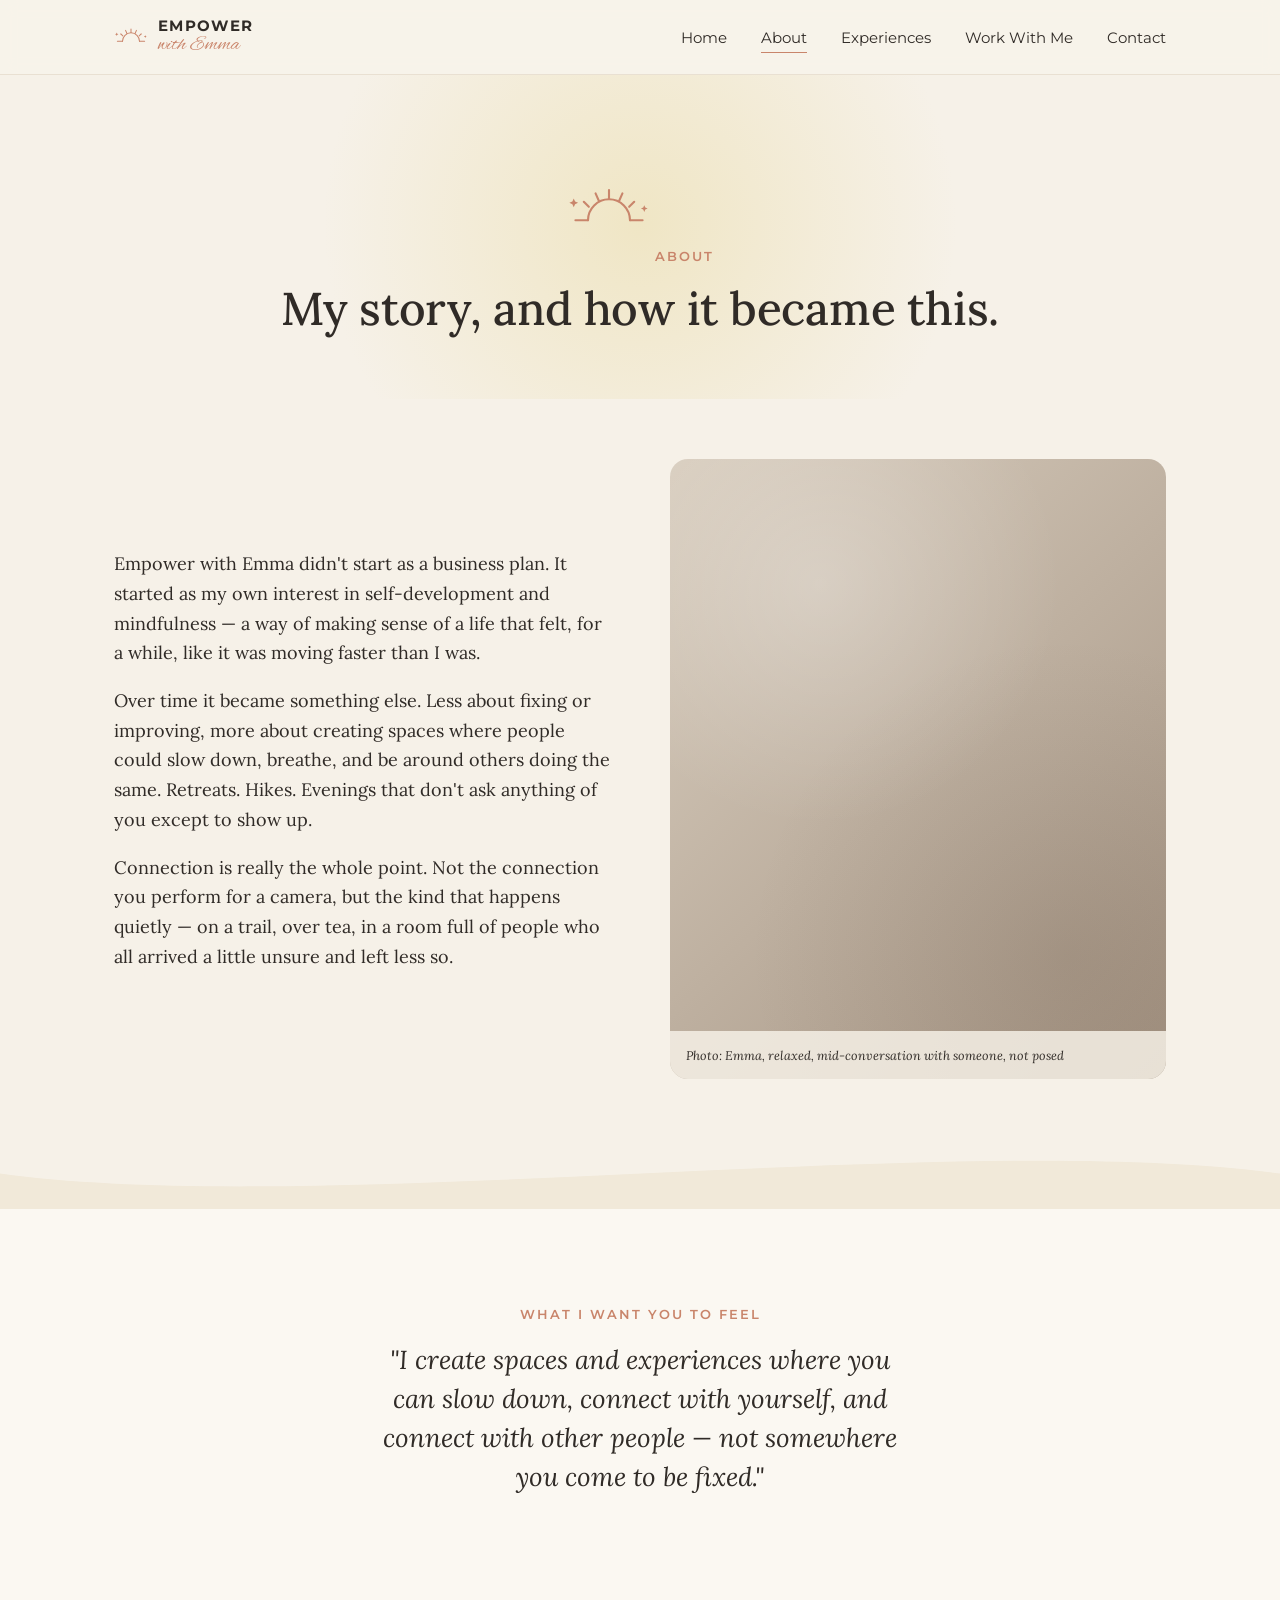
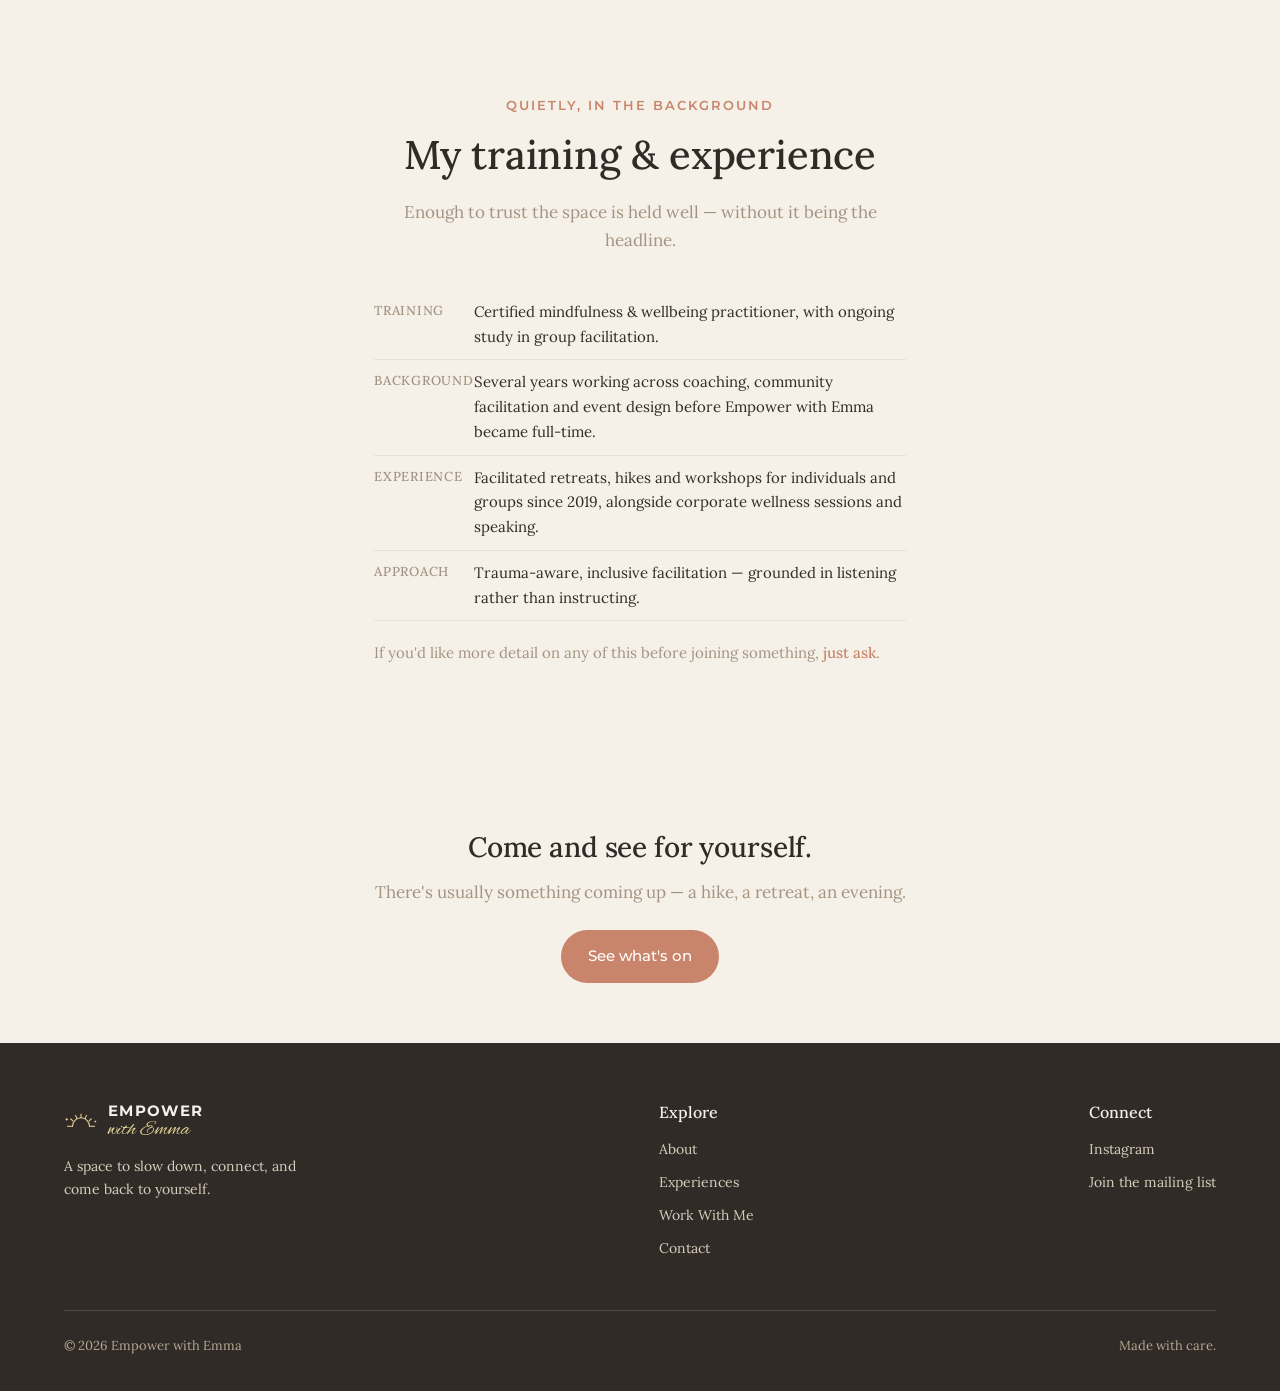
==== about.html @ 19ff7eed "Initial site" ====
<!DOCTYPE html>
<html lang="en">
<head>
<meta charset="UTF-8">
<meta name="viewport" content="width=device-width, initial-scale=1.0">
<title>About — Empower with Emma</title>
<meta name="description" content="My story, how Empower with Emma has evolved, and why connection and community matter to me.">
<link rel="stylesheet" href="styles.css">
</head>
<body>

<header class="site-header">
  <nav class="nav">
    <a href="index.html" class="logo">
        <svg class="logo-icon" viewBox="0 0 100 60" aria-hidden="true">
        <g stroke="currentColor" stroke-width="3" stroke-linecap="round" fill="none">
          <path d="M25 42 A25 25 0 0 1 75 42" />
          <line x1="25" y1="42" x2="10" y2="42" />
          <line x1="75" y1="42" x2="90" y2="42" />
          <line x1="50" y1="6" x2="50" y2="16" />
          <line x1="34" y1="10" x2="38" y2="19" />
          <line x1="66" y1="10" x2="62" y2="19" />
          <line x1="20" y1="20" x2="26" y2="26" />
          <line x1="80" y1="20" x2="74" y2="26" />
        </g>
        <g fill="currentColor">
          <path d="M8 16 l1.6 3.6 3.6 1.6 -3.6 1.6 -1.6 3.6 -1.6 -3.6 -3.6 -1.6 3.6 -1.6 z" />
          <path d="M92 24 l1.2 2.8 2.8 1.2 -2.8 1.2 -1.2 2.8 -1.2 -2.8 -2.8 -1.2 2.8 -1.2 z" />
        </g>
      </svg>
        <span class="logo-text">EMPOWER<em>with Emma</em></span>
      </a>
    <button class="nav-toggle" aria-label="Toggle menu" aria-expanded="false">Menu</button>
    <ul class="nav-links">
      <li><a href="index.html">Home</a></li>
      <li><a href="about.html" class="active">About</a></li>
      <li class="has-sub">
        <a href="experiences.html">Experiences</a>
        <div class="sub-menu">
          <a href="experiences.html#retreats">Retreats</a>
          <a href="experiences.html#hikes">Hikes</a>
          <a href="experiences.html#events">Events &amp; Workshops</a>
        </div>
      </li>
      <li><a href="work-with-me.html">Work With Me</a></li>
      <li><a href="contact.html">Contact</a></li>
    </ul>
  </nav>
</header>

<section class="hero" style="padding-bottom:40px;">
  <div class="breath" aria-hidden="true"></div>
  <div class="hero-inner">
    <svg class="hero-mark" viewBox="0 0 100 60" aria-hidden="true">
      <g stroke="currentColor" stroke-width="2.5" stroke-linecap="round" fill="none">
        <path d="M25 42 A25 25 0 0 1 75 42" />
        <line x1="25" y1="42" x2="10" y2="42" />
        <line x1="75" y1="42" x2="90" y2="42" />
        <line x1="50" y1="6" x2="50" y2="16" />
        <line x1="34" y1="10" x2="38" y2="19" />
        <line x1="66" y1="10" x2="62" y2="19" />
        <line x1="20" y1="20" x2="26" y2="26" />
        <line x1="80" y1="20" x2="74" y2="26" />
      </g>
      <g fill="currentColor">
        <path d="M8 16 l1.6 3.6 3.6 1.6 -3.6 1.6 -1.6 3.6 -1.6 -3.6 -3.6 -1.6 3.6 -1.6 z" />
        <path d="M92 24 l1.2 2.8 2.8 1.2 -2.8 1.2 -1.2 2.8 -1.2 -2.8 -2.8 -1.2 2.8 -1.2 z" />
      </g>
    </svg>
    
    <span class="eyebrow">About</span>
    <h1 style="font-size:clamp(30px,4.6vw,46px);">My story, and how it became this.</h1>
  </div>
</section>

<!-- STORY FIRST -->
<section class="section-tight">
  <div class="container two-col">
    <div class="photo p2" style="order:2;">
      <p class="photo-note">Photo: Emma, relaxed, mid-conversation with someone, not posed</p>
    </div>
    <div>
      <p style="font-size:18px;">Empower with Emma didn't start as a business plan. It started as my own interest in self-development and mindfulness — a way of making sense of a life that felt, for a while, like it was moving faster than I was.</p>
      <p style="font-size:18px;">Over time it became something else. Less about fixing or improving, more about creating spaces where people could slow down, breathe, and be around others doing the same. Retreats. Hikes. Evenings that don't ask anything of you except to show up.</p>
      <p style="font-size:18px;">Connection is really the whole point. Not the connection you perform for a camera, but the kind that happens quietly — on a trail, over tea, in a room full of people who all arrived a little unsure and left less so.</p>
    </div>
  </div>
</section>

<div class="arc-divider" aria-hidden="true">
  <svg viewBox="0 0 1440 80" preserveAspectRatio="none"><path d="M0,40 C360,90 1080,-10 1440,40 L1440,80 L0,80 Z" fill="#F1E9D9"></path></svg>
</div>

<!-- WHAT I WANT PEOPLE TO EXPERIENCE -->
<section class="section-oat">
  <div class="container narrow center">
    <span class="eyebrow">What I want you to feel</span>
    <p class="quote">"I create spaces and experiences where you can slow down, connect with yourself, and connect with other people — not somewhere you come to be fixed."</p>
  </div>
</section>

<!-- TRAINING & EXPERIENCE -->
<section>
  <div class="container narrow">
    <div class="section-head" style="margin-bottom:36px;">
      <span class="eyebrow">Quietly, in the background</span>
      <h2>My training &amp; experience</h2>
      <p>Enough to trust the space is held well — without it being the headline.</p>
    </div>
    <ul class="detail-list">
      <li><strong>Training</strong> Certified mindfulness &amp; wellbeing practitioner, with ongoing study in group facilitation.</li>
      <li><strong>Background</strong> Several years working across coaching, community facilitation and event design before Empower with Emma became full-time.</li>
      <li><strong>Experience</strong> Facilitated retreats, hikes and workshops for individuals and groups since 2019, alongside corporate wellness sessions and speaking.</li>
      <li><strong>Approach</strong> Trauma-aware, inclusive facilitation — grounded in listening rather than instructing.</li>
    </ul>
    <p style="color:var(--taupe); font-size:15px;">If you'd like more detail on any of this before joining something, <a href="contact.html" style="color:var(--terracotta); font-weight:500;">just ask</a>.</p>
  </div>
</section>

<!-- CTA -->
<section class="section-tight center">
  <div class="container">
    <h2 style="font-size:28px;">Come and see for yourself.</h2>
    <p style="color:var(--taupe); margin-bottom:24px;">There's usually something coming up — a hike, a retreat, an evening.</p>
    <a href="experiences.html" class="btn btn-primary">See what's on</a>
  </div>
</section>

<footer>
  <div class="footer-inner">
    <div>
      <div class="logo logo-footer">
        <svg class="logo-icon" viewBox="0 0 100 60" aria-hidden="true">
        <g stroke="currentColor" stroke-width="3" stroke-linecap="round" fill="none">
          <path d="M25 42 A25 25 0 0 1 75 42" />
          <line x1="25" y1="42" x2="10" y2="42" />
          <line x1="75" y1="42" x2="90" y2="42" />
          <line x1="50" y1="6" x2="50" y2="16" />
          <line x1="34" y1="10" x2="38" y2="19" />
          <line x1="66" y1="10" x2="62" y2="19" />
          <line x1="20" y1="20" x2="26" y2="26" />
          <line x1="80" y1="20" x2="74" y2="26" />
        </g>
        <g fill="currentColor">
          <path d="M8 16 l1.6 3.6 3.6 1.6 -3.6 1.6 -1.6 3.6 -1.6 -3.6 -3.6 -1.6 3.6 -1.6 z" />
          <path d="M92 24 l1.2 2.8 2.8 1.2 -2.8 1.2 -1.2 2.8 -1.2 -2.8 -2.8 -1.2 2.8 -1.2 z" />
        </g>
      </svg>
        <span class="logo-text">EMPOWER<em>with Emma</em></span>
      </div>
      <p style="color:#D9CDBC; font-size:14px; max-width:260px; margin-top:14px;">A space to slow down, connect, and come back to yourself.</p>
    </div>
    <div>
      <h4>Explore</h4>
      <a href="about.html">About</a>
      <a href="experiences.html">Experiences</a>
      <a href="work-with-me.html">Work With Me</a>
      <a href="contact.html">Contact</a>
    </div>
    <div>
      <h4>Connect</h4>
      <a href="#">Instagram</a>
      <a href="#">Join the mailing list</a>
    </div>
  </div>
  <div class="footer-bottom">
    <span>© 2026 Empower with Emma</span>
    <span>Made with care.</span>
  </div>
</footer>

<script src="script.js"></script>
</body>
</html>
---- styles.css ----
/* =========================================================
   EMPOWER WITH EMMA — Design tokens
   Matched to the official brand board: cream, butter,
   terracotta, taupe, ink-brown + the sunrise mark.
   ========================================================= */

@import url('https://fonts.googleapis.com/css2?family=Montserrat:wght@500;600;700&family=Lora:ital,wght@0,400;0,500;0,600;1,400;1,500&family=Alex+Brush&display=swap');

:root{
  --cream:      #F6F1E8;   /* main background — brand primary */
  --oat:        #FBF8F2;   /* lighter card fill, sits above cream */
  --oat-deep:   #E9E0D2;   /* borders, hairlines */
  --butter:     #E8D89A;   /* brand accent 2 — sparing warmth */
  --terracotta: #C9856B;   /* brand accent 1 — buttons, links, icon */
  --terracotta-deep: #B06E56;
  --taupe:      #A49382;   /* brand accent 3 — secondary text */
  --taupe-light:#D8CDBE;
  --brown:      #302B27;   /* brand ink — headings, primary text */
  --white:      #FFFFFF;
  --green:      #8C9178;   /* used once or twice only, not brand-core */

  --sans:   'Montserrat', -apple-system, BlinkMacSystemFont, sans-serif; /* wordmark / labels / buttons */
  --serif:  'Lora', Georgia, serif;                                      /* headings / body voice */
  --script: 'Alex Brush', cursive;                                       /* used sparingly, like the logo */

  --max: 1180px;
  --pad: clamp(20px, 5vw, 64px);

  --ease: cubic-bezier(.4,0,.2,1);
}

*{ box-sizing: border-box; }
html{ scroll-behavior: smooth; }

body{
  margin:0;
  background: var(--cream);
  color: var(--brown);
  font-family: var(--serif);
  font-weight: 400;
  line-height: 1.65;
  font-size: 17px;
  -webkit-font-smoothing: antialiased;
}

img{ max-width:100%; display:block; }
a{ color:inherit; text-decoration:none; }

h1,h2,h3,h4{
  font-family: var(--serif);
  font-weight: 500;
  color: var(--brown);
  margin: 0 0 0.5em 0;
  line-height: 1.18;
  letter-spacing: -0.005em;
}

p{ margin: 0 0 1em 0; font-family: var(--serif); }

.eyebrow{
  font-family: var(--sans);
  font-size: 12.5px;
  letter-spacing: 0.16em;
  text-transform: uppercase;
  color: var(--terracotta);
  font-weight: 600;
  margin-bottom: 14px;
  display: inline-block;
}

/* form fields, buttons, nav, labels lean on the wordmark sans */
input, select, textarea, button, .nav-links, .card-tag, .btn{
  font-family: var(--sans);
}

/* a single word of warmth, used the way the logo uses it — sparingly */
.script{
  font-family: var(--script);
  font-weight: 400;
  color: var(--terracotta);
}

.container{
  max-width: var(--max);
  margin: 0 auto;
  padding: 0 var(--pad);
}

/* ---------- focus & motion ---------- */
a:focus-visible, button:focus-visible, .btn:focus-visible{
  outline: 2px solid var(--terracotta);
  outline-offset: 3px;
  border-radius: 4px;
}
@media (prefers-reduced-motion: reduce){
  *{ animation-duration: 0.001ms !important; animation-iteration-count: 1 !important; transition-duration: 0.001ms !important; scroll-behavior: auto !important; }
}

/* ---------- header / nav ---------- */
.site-header{
  position: sticky;
  top: 0;
  z-index: 100;
  background: rgba(248,243,234,0.9);
  backdrop-filter: blur(8px);
  border-bottom: 1px solid var(--oat-deep);
}
.nav{
  display:flex;
  align-items:center;
  justify-content:space-between;
  padding: 18px var(--pad);
  max-width: var(--max);
  margin: 0 auto;
}
.logo{
  display: flex;
  align-items: center;
  gap: 10px;
  color: var(--brown);
}
.logo-icon{
  width: 34px;
  height: auto;
  color: var(--terracotta);
  flex-shrink: 0;
}
.logo-text{
  font-family: var(--sans);
  font-size: 15px;
  font-weight: 700;
  letter-spacing: 0.09em;
  line-height: 1;
  display: flex;
  flex-direction: column;
  gap: 2px;
}
.logo-text em{
  font-family: var(--script);
  font-style: normal;
  font-weight: 400;
  font-size: 21px;
  letter-spacing: 0;
  color: var(--terracotta);
}
.logo-footer .logo-icon{ color: var(--butter); }
.logo-footer .logo-text{ color: var(--cream); }
.logo-footer .logo-text em{ color: var(--butter); }

.nav-links{
  display:flex;
  align-items:center;
  gap: 34px;
  list-style:none;
  margin:0; padding:0;
}
.nav-links a{
  font-size: 15px;
  color: var(--brown);
  position: relative;
  padding: 4px 0;
}
.nav-links a::after{
  content:'';
  position:absolute;
  left:0; right:0; bottom:-2px;
  height:1px;
  background: var(--terracotta);
  transform: scaleX(0);
  transform-origin: left;
  transition: transform .3s var(--ease);
}
.nav-links a:hover::after, .nav-links a.active::after{ transform: scaleX(1); }

.has-sub{ position:relative; }
.sub-menu{
  position:absolute;
  top: 28px; left: -14px;
  background: var(--cream);
  border: 1px solid var(--oat-deep);
  border-radius: 10px;
  padding: 10px;
  min-width: 180px;
  opacity:0; visibility:hidden;
  transform: translateY(6px);
  transition: all .25s var(--ease);
  box-shadow: 0 12px 30px rgba(74,57,44,0.08);
}
.has-sub:hover .sub-menu, .has-sub:focus-within .sub-menu{
  opacity:1; visibility:visible; transform: translateY(0);
}
.sub-menu a{ display:block; padding: 8px 10px; border-radius:6px; font-size:14px; }
.sub-menu a:hover{ background: var(--oat); }
.sub-menu a::after{ display:none; }

.nav-toggle{ display:none; }

@media (max-width: 860px){
  .nav-links{
    position: fixed; inset: 64px 0 0 0;
    background: var(--cream);
    flex-direction: column;
    align-items: flex-start;
    padding: 30px var(--pad);
    gap: 20px;
    transform: translateX(100%);
    transition: transform .35s var(--ease);
  }
  .nav-links.open{ transform: translateX(0); }
  .sub-menu{ position:static; opacity:1; visibility:visible; transform:none; box-shadow:none; border:none; padding-left:12px; display:none; }
  .has-sub.open .sub-menu{ display:block; }
  .nav-toggle{
    display:block; background:none; border:none; cursor:pointer;
    font-family: var(--sans); font-size: 14px; color: var(--brown);
  }
}

/* ---------- buttons ---------- */
.btn{
  display:inline-flex;
  align-items:center;
  gap:8px;
  padding: 13px 26px;
  border-radius: 100px;
  font-size: 15px;
  font-weight: 500;
  border: 1px solid transparent;
  cursor:pointer;
  transition: all .25s var(--ease);
}
.btn-primary{
  background: var(--terracotta);
  color: var(--white);
}
.btn-primary:hover{ background: var(--terracotta-deep); transform: translateY(-1px); }
.btn-ghost{
  background: transparent;
  border-color: var(--taupe-light);
  color: var(--brown);
}
.btn-ghost:hover{ border-color: var(--terracotta); color: var(--terracotta); }

/* ---------- hero / breathing signature ---------- */
.hero{
  position: relative;
  padding: 110px var(--pad) 90px;
  overflow: hidden;
  text-align: center;
}
.breath{
  position:absolute;
  top: 46%; left: 50%;
  width: 640px; height: 640px;
  transform: translate(-50%,-50%);
  border-radius: 50%;
  background: radial-gradient(circle, rgba(232,216,154,0.45) 0%, rgba(232,216,154,0) 70%);
  animation: breathe 9s ease-in-out infinite;
  pointer-events: none;
  z-index: 0;
}
@keyframes breathe{
  0%,100%{ transform: translate(-50%,-50%) scale(1); opacity:.75; }
  50%{ transform: translate(-50%,-50%) scale(1.12); opacity:1; }
}
.hero-mark{
  position: relative;
  z-index: 1;
  width: 84px;
  height: auto;
  color: var(--terracotta);
  margin: 0 auto 26px;
  animation: breathe 9s ease-in-out infinite;
}
.hero-inner{ position:relative; z-index:1; max-width: 760px; margin: 0 auto; }
.hero h1{
  font-size: clamp(32px, 5vw, 52px);
  font-weight: 500;
}
.hero p.lede{
  font-size: 19px;
  color: var(--taupe);
  max-width: 520px;
  margin: 18px auto 34px;
}
.hero .eyebrow.script-tag{
  font-family: var(--script);
  font-size: 22px;
  color: var(--terracotta);
  text-transform: none;
  letter-spacing: 0;
  font-weight: 400;
  display:block;
  margin-bottom: 6px;
}

/* ---------- section rhythm ---------- */
section{ padding: 90px 0; }
.section-tight{ padding: 60px 0; }
.section-oat{ background: var(--oat); }

.section-head{
  max-width: 620px;
  margin: 0 auto 52px;
  text-align:center;
}
.section-head h2{ font-size: clamp(28px, 3.6vw, 40px); }
.section-head p{ color: var(--taupe); font-size: 17px; }

/* ---------- soft arc divider ---------- */
.arc-divider{ line-height:0; margin-top:-1px; }
.arc-divider svg{ width:100%; height:auto; display:block; }

/* ---------- photo placeholders ---------- */
.photo{
  position: relative;
  border-radius: 18px;
  overflow: hidden;
  aspect-ratio: 4/5;
  background: linear-gradient(135deg, var(--oat-deep), var(--taupe-light));
  display:flex;
  align-items:flex-end;
  isolation:isolate;
}
.photo::before{
  content:'';
  position:absolute; inset:0;
  background-image:
    radial-gradient(circle at 30% 20%, rgba(255,255,255,0.25), transparent 40%),
    radial-gradient(circle at 80% 80%, rgba(74,57,44,0.12), transparent 50%);
}
.photo-note{
  position:relative;
  z-index:1;
  margin: 0;
  padding: 14px 16px;
  font-size: 12.5px;
  font-style: italic;
  color: var(--brown);
  background: rgba(248,243,234,0.82);
  width: 100%;
}
.photo.landscape{ aspect-ratio: 3/2; }
.photo.wide{ aspect-ratio: 16/9; }
.photo.square{ aspect-ratio: 1/1; }

/* placeholder variety — built only from the brand's own palette */
.p1{ background: linear-gradient(135deg,var(--butter),var(--terracotta)); }
.p2{ background: linear-gradient(135deg,var(--taupe-light),var(--taupe)); }
.p3{ background: linear-gradient(135deg,var(--oat-deep),var(--terracotta)); }
.p4{ background: linear-gradient(135deg,var(--terracotta),var(--brown)); }
.p5{ background: linear-gradient(135deg,var(--butter),var(--taupe)); }
.p6{ background: linear-gradient(135deg,var(--oat-deep),var(--taupe-light)); }

/* ---------- experience cards ---------- */
.grid{ display:grid; gap: 28px; }
.grid-3{ grid-template-columns: repeat(3, 1fr); }
.grid-2{ grid-template-columns: repeat(2, 1fr); }
@media (max-width: 860px){
  .grid-3, .grid-2{ grid-template-columns: 1fr; }
}

.card{
  background: var(--cream);
  border-radius: 20px;
  overflow: hidden;
  border: 1px solid var(--oat-deep);
  transition: transform .3s var(--ease), box-shadow .3s var(--ease);
}
.card:hover{ transform: translateY(-4px); box-shadow: 0 20px 40px rgba(74,57,44,0.09); }
.card-body{ padding: 22px 24px 26px; }
.card-tag{
  font-size: 12px; letter-spacing:.1em; text-transform:uppercase;
  color: var(--taupe); font-weight:500; margin-bottom:8px; display:block;
}
.card h3{ font-size: 21px; margin-bottom: 6px; }
.card .meta{ color: var(--taupe); font-size: 14px; margin-bottom: 12px; }
.card a.card-link{ color: var(--terracotta); font-size: 14px; font-weight:500; }

/* ---------- quote / testimonial ---------- */
.quote{
  font-family: var(--serif);
  font-style: italic;
  font-size: clamp(20px,2.6vw,26px);
  color: var(--brown);
  max-width: 680px;
  margin: 0 auto 14px;
  line-height: 1.5;
}
.quote-attr{ color: var(--taupe); font-size:14px; text-align:center; }

.testi-grid{ display:grid; grid-template-columns: repeat(3,1fr); gap: 30px; }
@media (max-width:860px){ .testi-grid{ grid-template-columns:1fr; } }
.testi{
  background: var(--cream);
  border: 1px solid var(--oat-deep);
  border-radius: 16px;
  padding: 26px;
}
.testi p{ font-size:15px; color: var(--brown); margin-bottom:14px; }
.testi span{ font-size:13px; color: var(--taupe); }

/* ---------- footer ---------- */
footer{
  background: var(--brown);
  color: var(--cream);
  padding: 60px var(--pad) 34px;
}
.footer-inner{
  max-width: var(--max); margin:0 auto;
  display:flex; justify-content:space-between; flex-wrap:wrap; gap: 40px;
}
footer h4{ color: var(--cream); font-size:16px; margin-bottom:16px; }
footer a{ color: #D9CDBC; font-size:14px; display:block; margin-bottom:10px; }
footer a:hover{ color: var(--butter); }
.footer-bottom{
  max-width: var(--max); margin: 40px auto 0;
  padding-top: 24px;
  border-top: 1px solid rgba(217,205,188,0.2);
  font-size: 13px; color: #B7A793;
  display:flex; justify-content:space-between; flex-wrap:wrap; gap:10px;
}

/* ---------- generic helpers ---------- */
.two-col{
  display:grid;
  grid-template-columns: 1fr 1fr;
  gap: 60px;
  align-items:center;
}
@media (max-width: 860px){ .two-col{ grid-template-columns:1fr; gap:32px; } }

.center{ text-align:center; }
.narrow{ max-width: 660px; margin:0 auto; }

.pill{
  display:inline-block;
  padding: 6px 16px;
  border-radius: 100px;
  background: var(--oat);
  color: var(--brown);
  font-size: 13px;
  margin: 4px 6px 4px 0;
  border: 1px solid var(--oat-deep);
}

.detail-list{ list-style:none; padding:0; margin: 0 0 20px 0; }
.detail-list li{
  display:flex; gap:10px;
  padding: 10px 0;
  border-bottom: 1px solid var(--oat-deep);
  font-size: 15px;
}
.detail-list li strong{ min-width: 90px; color: var(--taupe); font-weight:500; font-size:13px; text-transform:uppercase; letter-spacing:.06em; }

.split-strip{
  display:flex; align-items:center; gap:14px;
  color: var(--taupe); font-size:14px; margin-bottom: 30px;
}
.split-strip::before, .split-strip::after{ content:''; flex:1; height:1px; background: var(--oat-deep); }
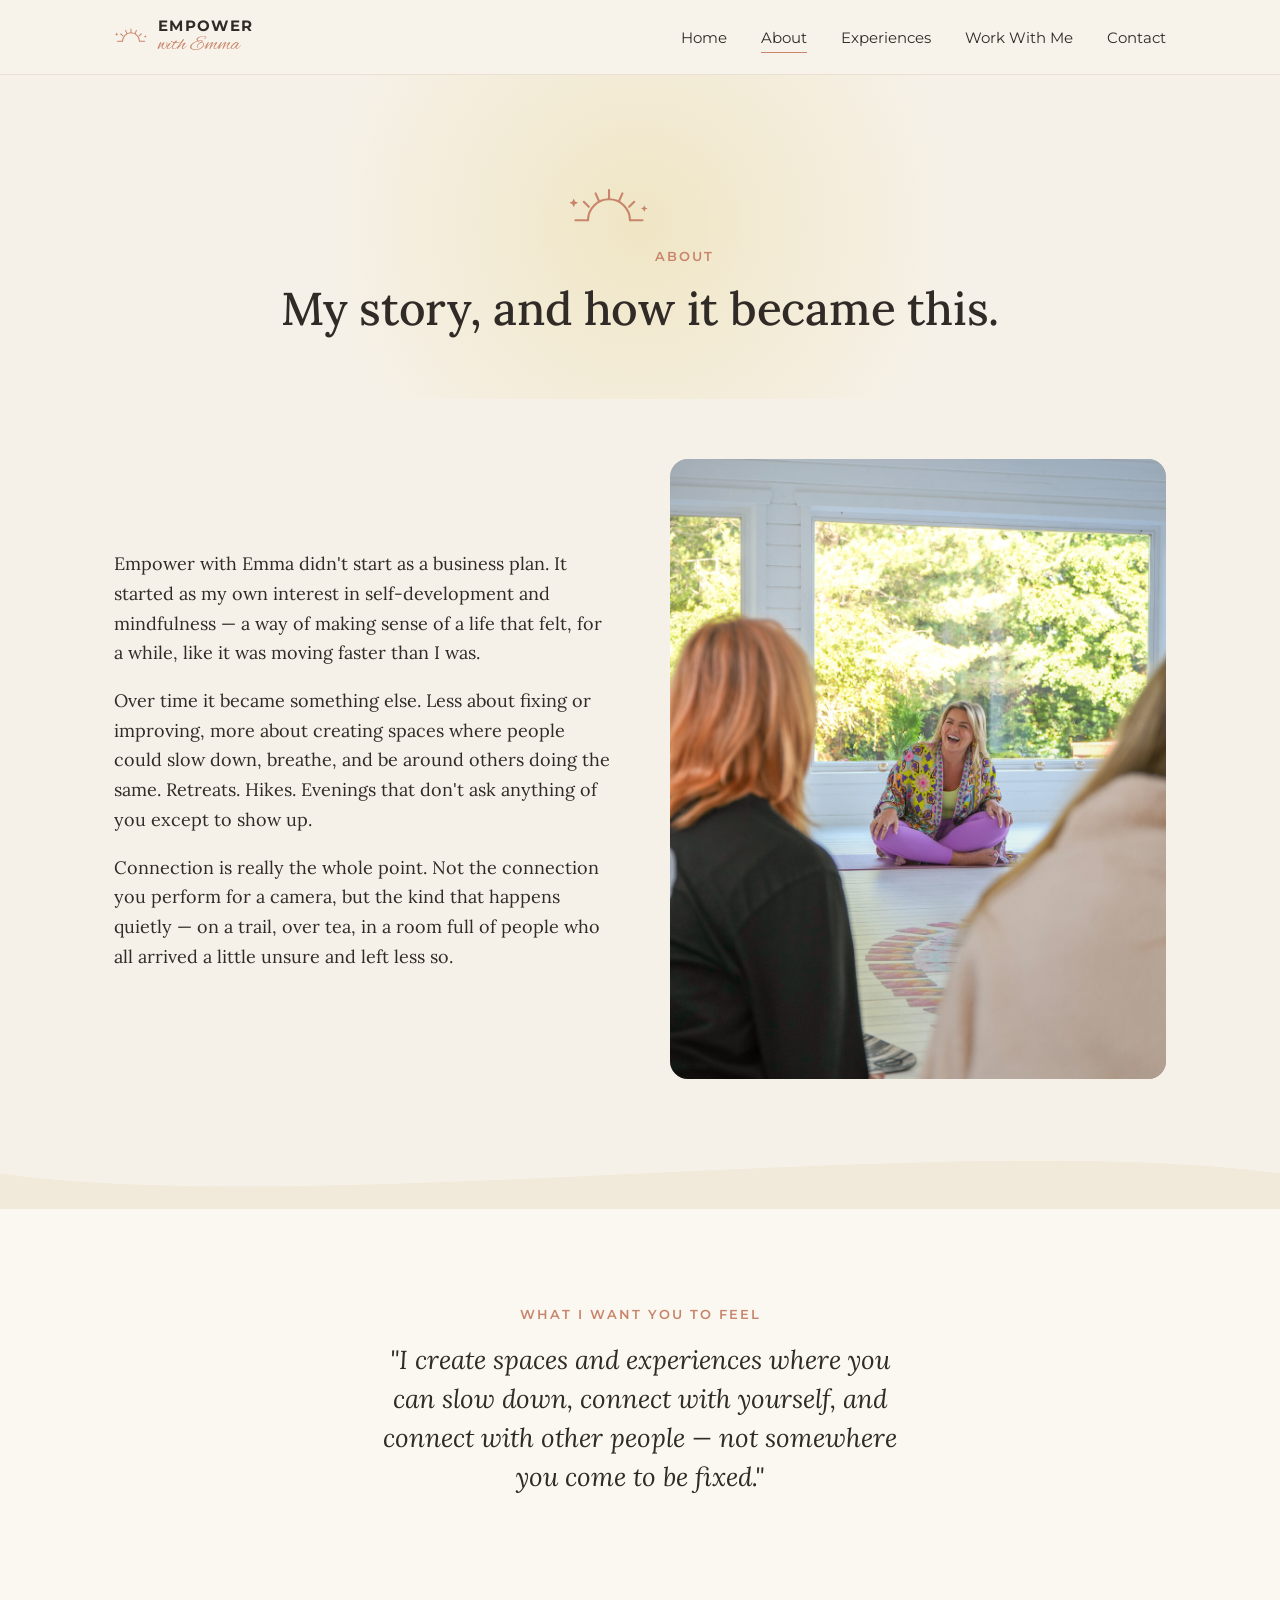
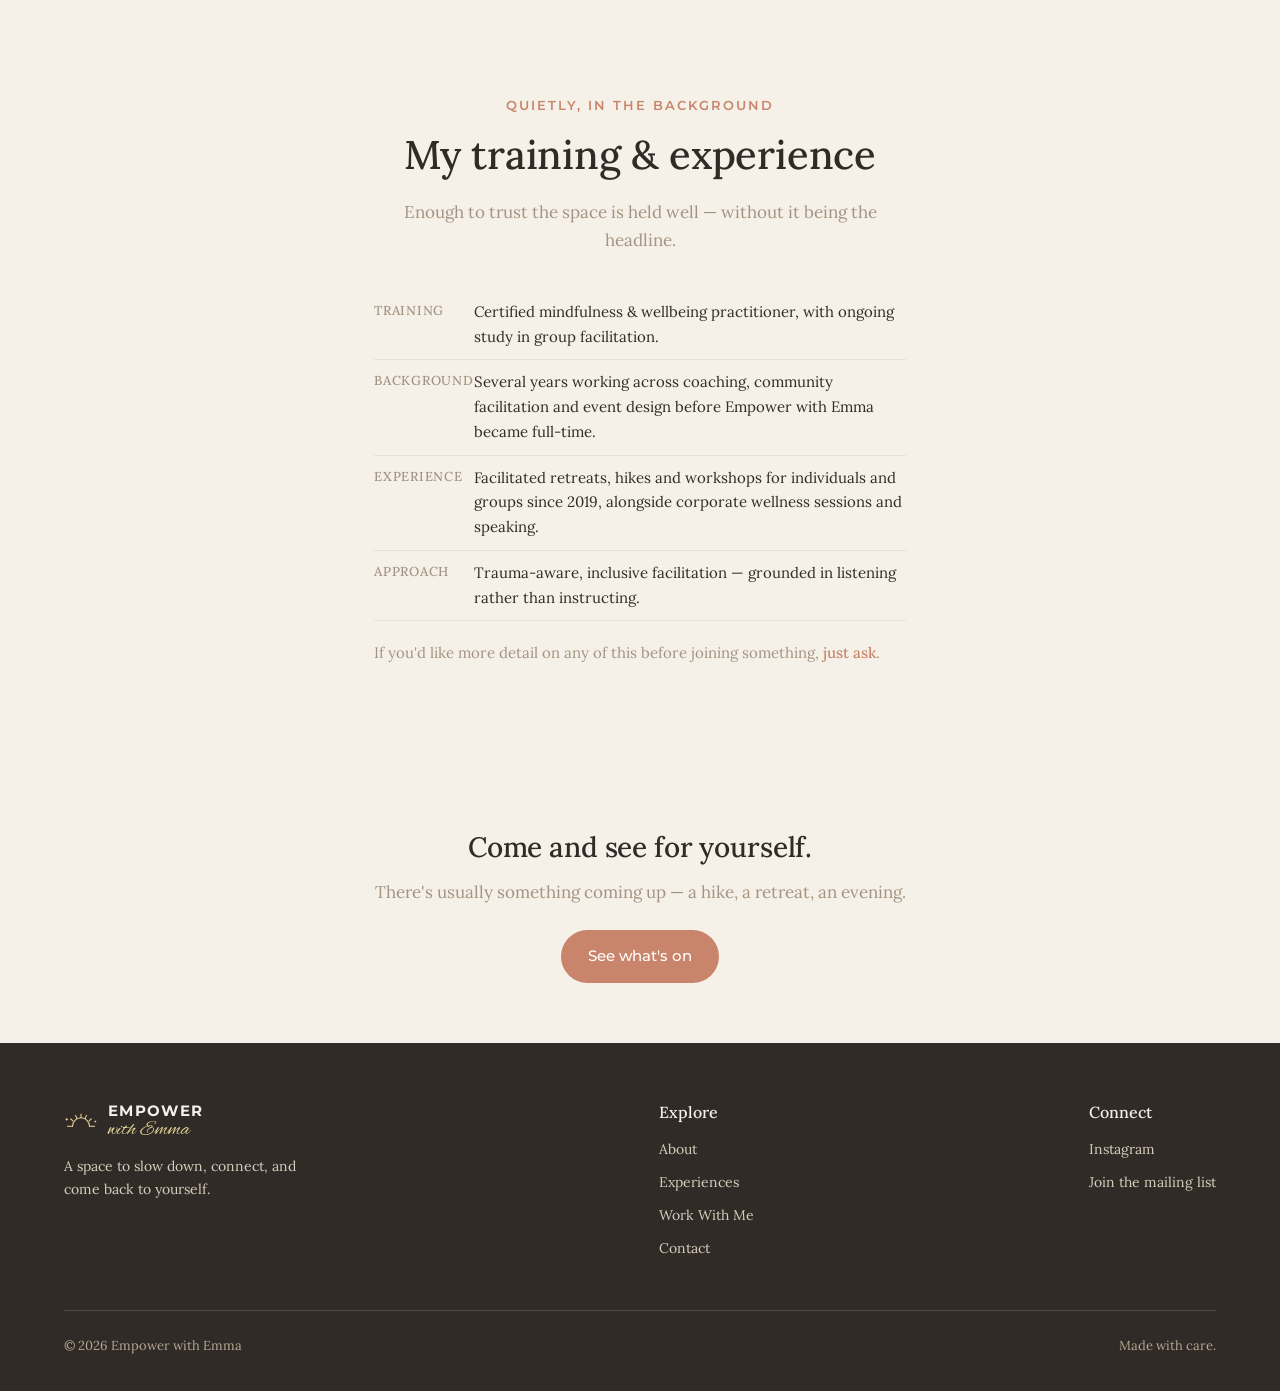
==== commit bdeba015: "Add real photography" ====
--- a/about.html
+++ b/about.html
@@ -77,7 +77,7 @@
 <section class="section-tight">
   <div class="container two-col">
     <div class="photo p2" style="order:2;">
-      <p class="photo-note">Photo: Emma, relaxed, mid-conversation with someone, not posed</p>
+      <img src="images/about-story.jpg" alt="Emma in conversation with two women in a bright sunroom" loading="lazy">
     </div>
     <div>
       <p style="font-size:18px;">Empower with Emma didn't start as a business plan. It started as my own interest in self-development and mindfulness — a way of making sense of a life that felt, for a while, like it was moving faster than I was.</p>
--- a/styles.css
+++ b/styles.css
@@ -321,22 +321,32 @@
   align-items:flex-end;
   isolation:isolate;
 }
+.photo img{
+  position:absolute;
+  inset:0;
+  width:100%;
+  height:100%;
+  object-fit:cover;
+  z-index:0;
+}
 .photo::before{
   content:'';
   position:absolute; inset:0;
+  z-index:1;
   background-image:
-    radial-gradient(circle at 30% 20%, rgba(255,255,255,0.25), transparent 40%),
-    radial-gradient(circle at 80% 80%, rgba(74,57,44,0.12), transparent 50%);
-}
+    radial-gradient(circle at 30% 20%, rgba(255,255,255,0.18), transparent 40%),
+    radial-gradient(circle at 80% 80%, rgba(48,43,39,0.10), transparent 50%);
+}
+.photo.no-tint::before{ display:none; }
 .photo-note{
   position:relative;
-  z-index:1;
+  z-index:2;
   margin: 0;
   padding: 14px 16px;
   font-size: 12.5px;
   font-style: italic;
   color: var(--brown);
-  background: rgba(248,243,234,0.82);
+  background: rgba(246,241,232,0.82);
   width: 100%;
 }
 .photo.landscape{ aspect-ratio: 3/2; }
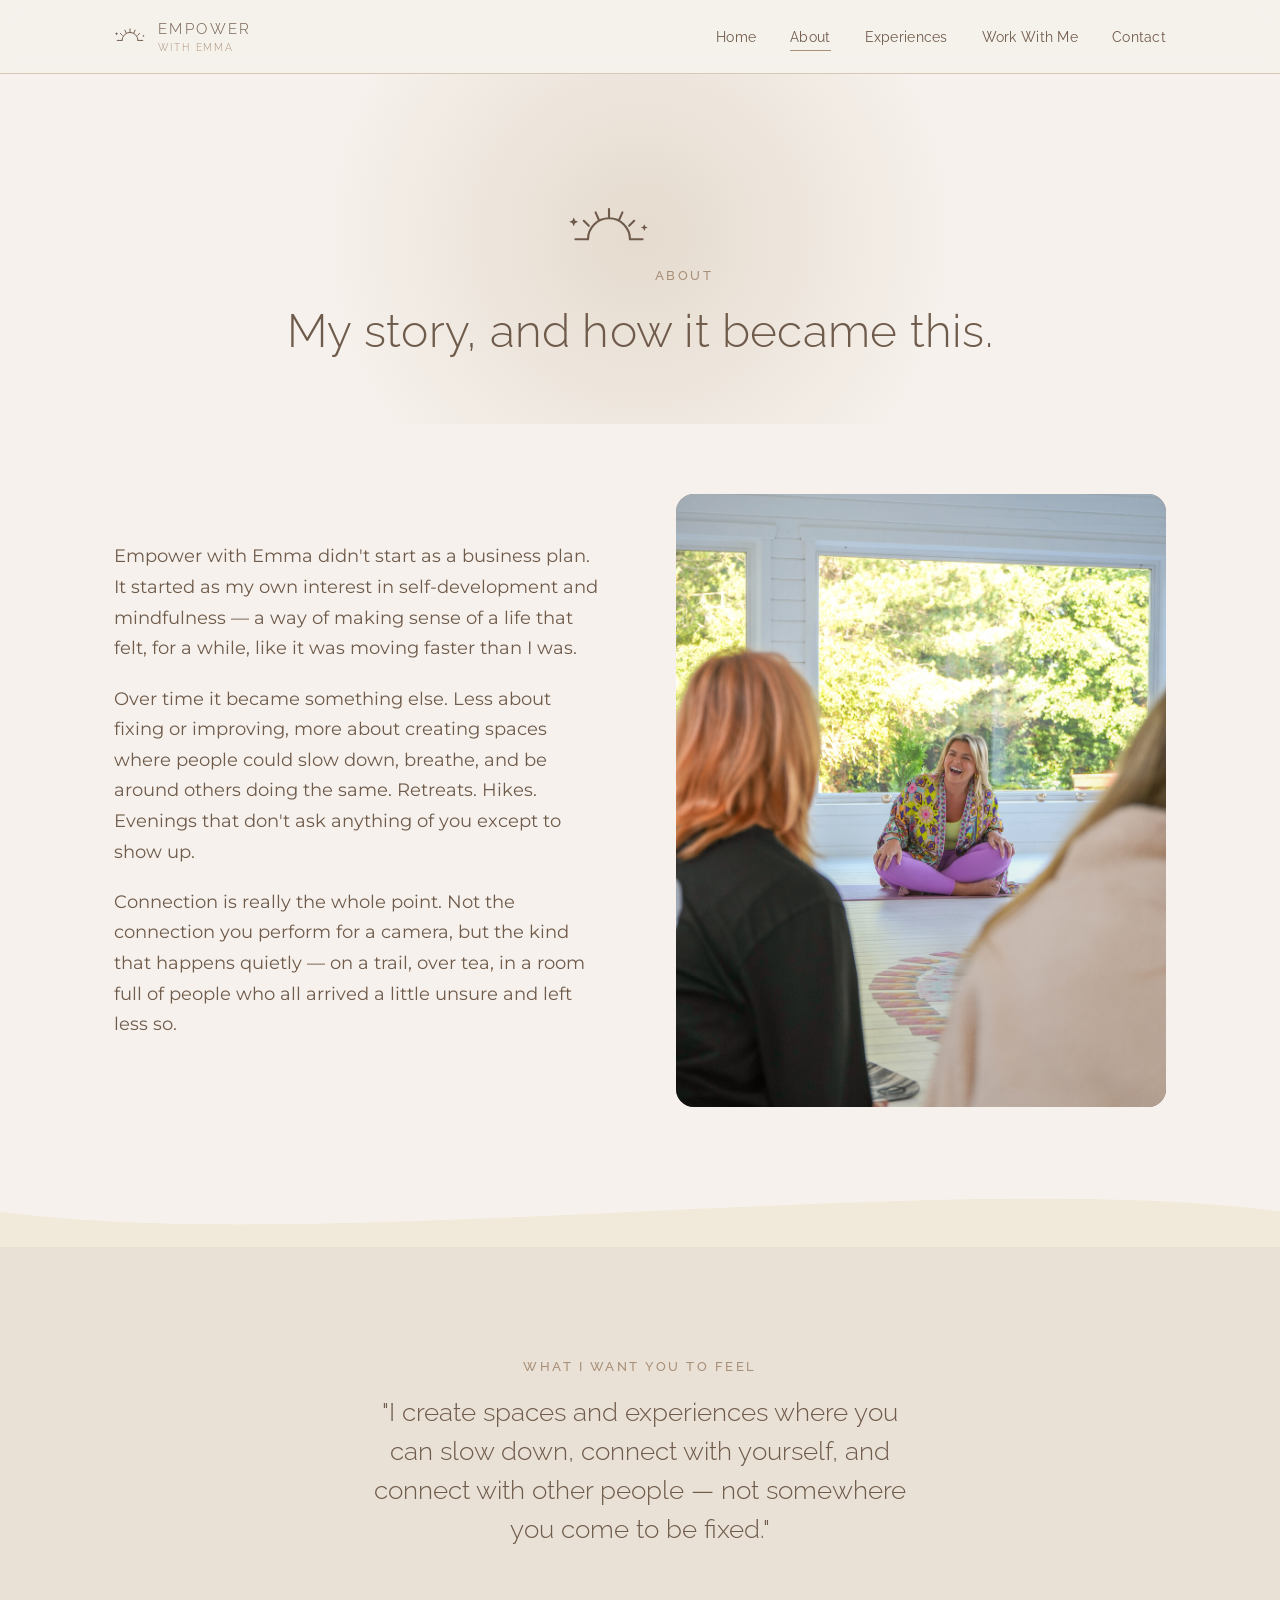
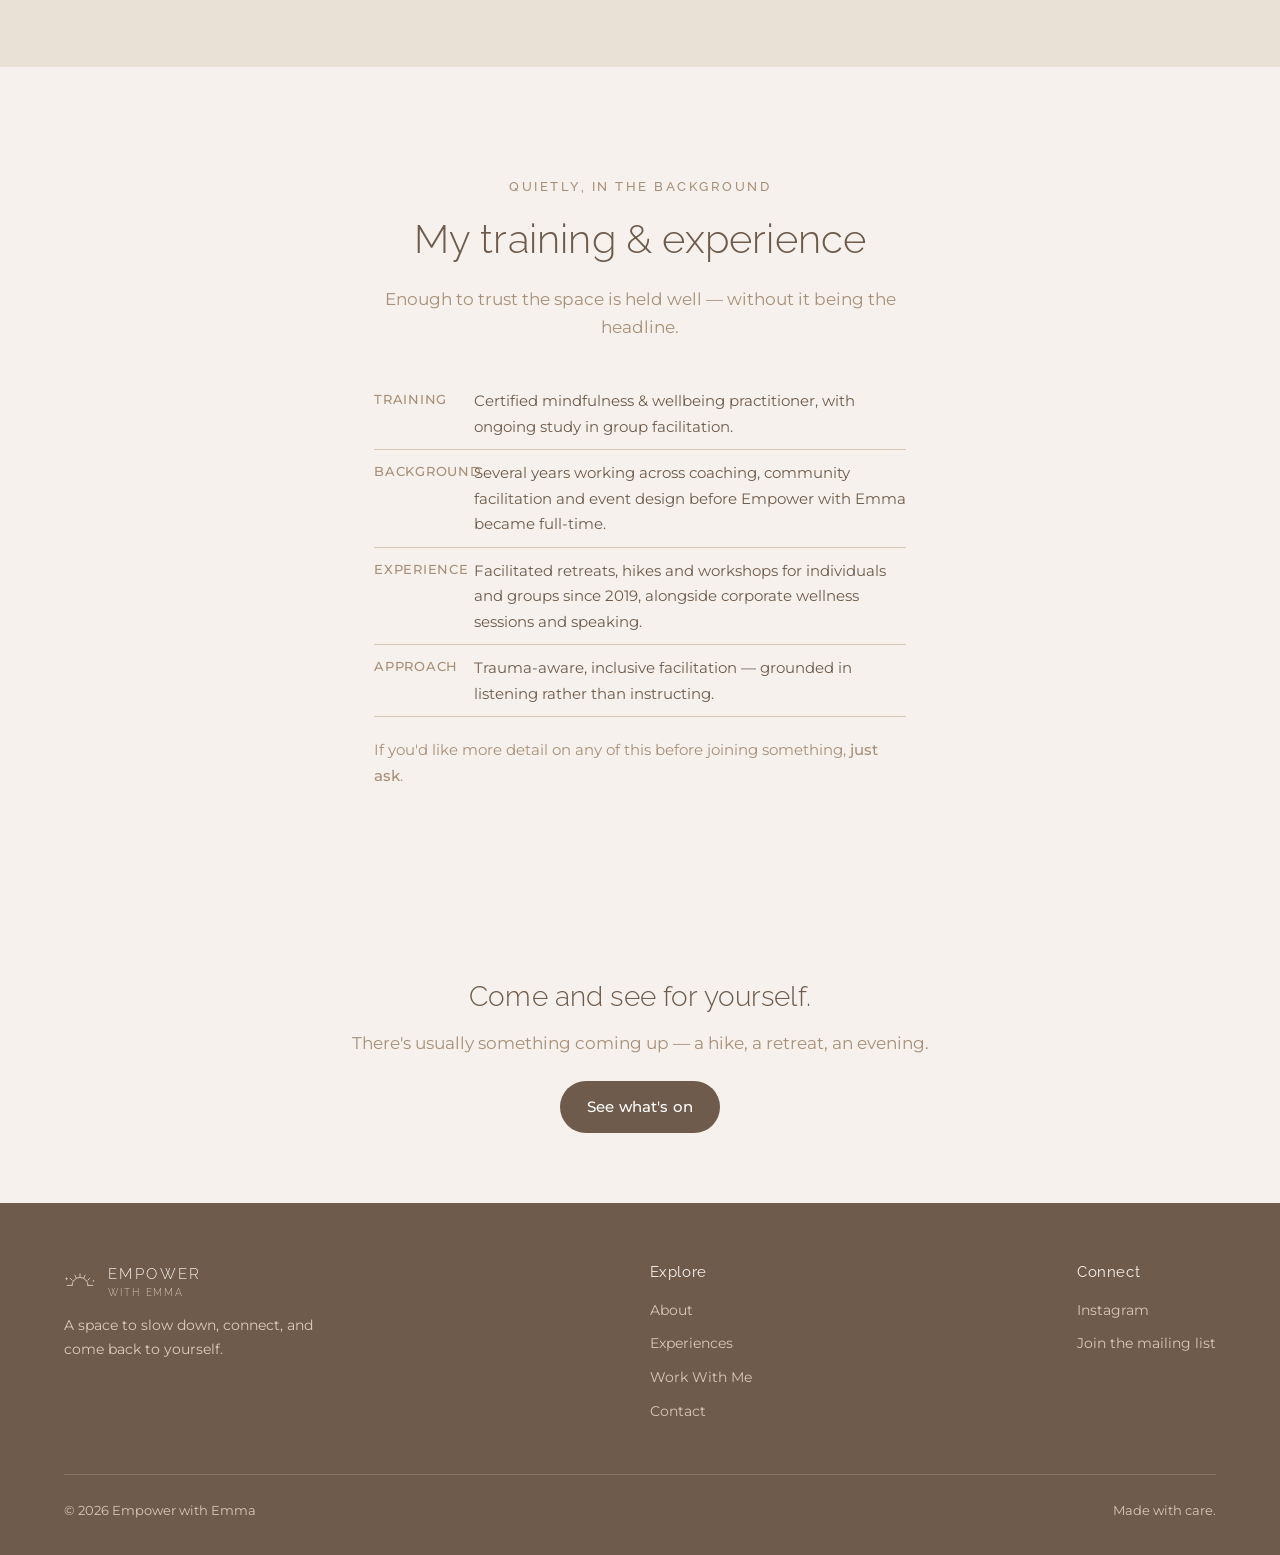
==== commit 081b7d4f: "Apply official brand handover: colors, fonts, logo" ====
--- a/about.html
+++ b/about.html
@@ -28,7 +28,7 @@
           <path d="M92 24 l1.2 2.8 2.8 1.2 -2.8 1.2 -1.2 2.8 -1.2 -2.8 -2.8 -1.2 2.8 -1.2 z" />
         </g>
       </svg>
-        <span class="logo-text">EMPOWER<em>with Emma</em></span>
+        <span class="logo-text"><span class="line1">Empower</span><span class="line2">with Emma</span></span>
       </a>
     <button class="nav-toggle" aria-label="Toggle menu" aria-expanded="false">Menu</button>
     <ul class="nav-links">
@@ -146,7 +146,7 @@
           <path d="M92 24 l1.2 2.8 2.8 1.2 -2.8 1.2 -1.2 2.8 -1.2 -2.8 -2.8 -1.2 2.8 -1.2 z" />
         </g>
       </svg>
-        <span class="logo-text">EMPOWER<em>with Emma</em></span>
+        <span class="logo-text"><span class="line1">Empower</span><span class="line2">with Emma</span></span>
       </div>
       <p style="color:#D9CDBC; font-size:14px; max-width:260px; margin-top:14px;">A space to slow down, connect, and come back to yourself.</p>
     </div>
--- a/styles.css
+++ b/styles.css
@@ -1,27 +1,23 @@
 /* =========================================================
    EMPOWER WITH EMMA — Design tokens
-   Matched to the official brand board: cream, butter,
-   terracotta, taupe, ink-brown + the sunrise mark.
+   Matched to the official Brand Handover (18 Aug 2026):
+   neutral cream-to-brown palette, Raleway Light headers,
+   Montserrat Regular body. No script font in the real mark.
    ========================================================= */
 
-@import url('https://fonts.googleapis.com/css2?family=Montserrat:wght@500;600;700&family=Lora:ital,wght@0,400;0,500;0,600;1,400;1,500&family=Alex+Brush&display=swap');
+@import url('https://fonts.googleapis.com/css2?family=Raleway:wght@300;400;500&family=Montserrat:wght@400;500;600&display=swap');
 
 :root{
-  --cream:      #F6F1E8;   /* main background — brand primary */
-  --oat:        #FBF8F2;   /* lighter card fill, sits above cream */
-  --oat-deep:   #E9E0D2;   /* borders, hairlines */
-  --butter:     #E8D89A;   /* brand accent 2 — sparing warmth */
-  --terracotta: #C9856B;   /* brand accent 1 — buttons, links, icon */
-  --terracotta-deep: #B06E56;
-  --taupe:      #A49382;   /* brand accent 3 — secondary text */
-  --taupe-light:#D8CDBE;
-  --brown:      #302B27;   /* brand ink — headings, primary text */
+  --cream:      #F6F1EC;   /* main background — brand colour 1 */
+  --oat:        #E9E1D6;   /* card / section background — brand colour 2 */
+  --oat-deep:   #D7C8B5;   /* borders, tan accent — brand colour 3 */
+  --taupe:      #A88F78;   /* accent — links, tags, icons — brand colour 4 */
+  --brown:      #6F5B4B;   /* headings, buttons, ink — brand colour 5 */
+  --brown-deep: #5A483B;   /* hover state for brown */
   --white:      #FFFFFF;
-  --green:      #8C9178;   /* used once or twice only, not brand-core */
-
-  --sans:   'Montserrat', -apple-system, BlinkMacSystemFont, sans-serif; /* wordmark / labels / buttons */
-  --serif:  'Lora', Georgia, serif;                                      /* headings / body voice */
-  --script: 'Alex Brush', cursive;                                       /* used sparingly, like the logo */
+
+  --sans:   'Raleway', -apple-system, BlinkMacSystemFont, sans-serif;    /* headers / logo — Light */
+  --body:   'Montserrat', -apple-system, BlinkMacSystemFont, sans-serif; /* body — Regular */
 
   --max: 1180px;
   --pad: clamp(20px, 5vw, 64px);
@@ -36,10 +32,10 @@
   margin:0;
   background: var(--cream);
   color: var(--brown);
-  font-family: var(--serif);
+  font-family: var(--body);
   font-weight: 400;
-  line-height: 1.65;
-  font-size: 17px;
+  line-height: 1.7;
+  font-size: 16.5px;
   -webkit-font-smoothing: antialiased;
 }
 
@@ -47,37 +43,30 @@
 a{ color:inherit; text-decoration:none; }
 
 h1,h2,h3,h4{
-  font-family: var(--serif);
+  font-family: var(--sans);
+  font-weight: 300;
+  color: var(--brown);
+  margin: 0 0 0.5em 0;
+  line-height: 1.28;
+  letter-spacing: 0.005em;
+}
+
+p{ margin: 0 0 1.1em 0; font-family: var(--body); }
+
+.eyebrow{
+  font-family: var(--sans);
+  font-size: 12.5px;
+  letter-spacing: 0.2em;
+  text-transform: uppercase;
+  color: var(--taupe);
   font-weight: 500;
-  color: var(--brown);
-  margin: 0 0 0.5em 0;
-  line-height: 1.18;
-  letter-spacing: -0.005em;
-}
-
-p{ margin: 0 0 1em 0; font-family: var(--serif); }
-
-.eyebrow{
-  font-family: var(--sans);
-  font-size: 12.5px;
-  letter-spacing: 0.16em;
-  text-transform: uppercase;
-  color: var(--terracotta);
-  font-weight: 600;
-  margin-bottom: 14px;
+  margin-bottom: 16px;
   display: inline-block;
 }
 
-/* form fields, buttons, nav, labels lean on the wordmark sans */
+/* buttons/nav/labels lean on Montserrat for legibility at small sizes */
 input, select, textarea, button, .nav-links, .card-tag, .btn{
-  font-family: var(--sans);
-}
-
-/* a single word of warmth, used the way the logo uses it — sparingly */
-.script{
-  font-family: var(--script);
-  font-weight: 400;
-  color: var(--terracotta);
+  font-family: var(--body);
 }
 
 .container{
@@ -88,7 +77,7 @@
 
 /* ---------- focus & motion ---------- */
 a:focus-visible, button:focus-visible, .btn:focus-visible{
-  outline: 2px solid var(--terracotta);
+  outline: 2px solid var(--taupe);
   outline-offset: 3px;
   border-radius: 4px;
 }
@@ -101,7 +90,7 @@
   position: sticky;
   top: 0;
   z-index: 100;
-  background: rgba(248,243,234,0.9);
+  background: rgba(246,241,236,0.9);
   backdrop-filter: blur(8px);
   border-bottom: 1px solid var(--oat-deep);
 }
@@ -116,36 +105,36 @@
 .logo{
   display: flex;
   align-items: center;
-  gap: 10px;
+  gap: 12px;
   color: var(--brown);
 }
 .logo-icon{
-  width: 34px;
+  width: 32px;
   height: auto;
-  color: var(--terracotta);
+  color: var(--brown);
   flex-shrink: 0;
 }
 .logo-text{
   font-family: var(--sans);
-  font-size: 15px;
-  font-weight: 700;
-  letter-spacing: 0.09em;
-  line-height: 1;
+  font-weight: 300;
+  text-transform: uppercase;
+  line-height: 1.5;
   display: flex;
   flex-direction: column;
-  gap: 2px;
-}
-.logo-text em{
-  font-family: var(--script);
-  font-style: normal;
-  font-weight: 400;
-  font-size: 21px;
-  letter-spacing: 0;
-  color: var(--terracotta);
-}
-.logo-footer .logo-icon{ color: var(--butter); }
-.logo-footer .logo-text{ color: var(--cream); }
-.logo-footer .logo-text em{ color: var(--butter); }
+}
+.logo-text .line1{
+  font-size: 15px;
+  letter-spacing: 0.16em;
+  color: var(--brown);
+}
+.logo-text .line2{
+  font-size: 9.5px;
+  letter-spacing: 0.2em;
+  color: var(--taupe);
+}
+.logo-footer .logo-icon{ color: var(--oat-deep); }
+.logo-footer .logo-text .line1{ color: var(--cream); }
+.logo-footer .logo-text .line2{ color: var(--oat-deep); }
 
 .nav-links{
   display:flex;
@@ -155,7 +144,9 @@
   margin:0; padding:0;
 }
 .nav-links a{
-  font-size: 15px;
+  font-family: var(--sans);
+  font-size: 14px;
+  letter-spacing: 0.02em;
   color: var(--brown);
   position: relative;
   padding: 4px 0;
@@ -165,7 +156,7 @@
   position:absolute;
   left:0; right:0; bottom:-2px;
   height:1px;
-  background: var(--terracotta);
+  background: var(--taupe);
   transform: scaleX(0);
   transform-origin: left;
   transition: transform .3s var(--ease);
@@ -184,7 +175,7 @@
   opacity:0; visibility:hidden;
   transform: translateY(6px);
   transition: all .25s var(--ease);
-  box-shadow: 0 12px 30px rgba(74,57,44,0.08);
+  box-shadow: 0 12px 30px rgba(111,91,75,0.1);
 }
 .has-sub:hover .sub-menu, .has-sub:focus-within .sub-menu{
   opacity:1; visibility:visible; transform: translateY(0);
@@ -222,28 +213,29 @@
   gap:8px;
   padding: 13px 26px;
   border-radius: 100px;
-  font-size: 15px;
+  font-size: 14.5px;
   font-weight: 500;
+  letter-spacing: 0.01em;
   border: 1px solid transparent;
   cursor:pointer;
   transition: all .25s var(--ease);
 }
 .btn-primary{
-  background: var(--terracotta);
+  background: var(--brown);
   color: var(--white);
 }
-.btn-primary:hover{ background: var(--terracotta-deep); transform: translateY(-1px); }
+.btn-primary:hover{ background: var(--brown-deep); transform: translateY(-1px); }
 .btn-ghost{
   background: transparent;
-  border-color: var(--taupe-light);
-  color: var(--brown);
-}
-.btn-ghost:hover{ border-color: var(--terracotta); color: var(--terracotta); }
+  border-color: var(--oat-deep);
+  color: var(--brown);
+}
+.btn-ghost:hover{ border-color: var(--taupe); color: var(--taupe); }
 
 /* ---------- hero / breathing signature ---------- */
 .hero{
   position: relative;
-  padding: 110px var(--pad) 90px;
+  padding: 130px var(--pad) 100px;
   overflow: hidden;
   text-align: center;
 }
@@ -253,7 +245,7 @@
   width: 640px; height: 640px;
   transform: translate(-50%,-50%);
   border-radius: 50%;
-  background: radial-gradient(circle, rgba(232,216,154,0.45) 0%, rgba(232,216,154,0) 70%);
+  background: radial-gradient(circle, rgba(215,200,181,0.55) 0%, rgba(215,200,181,0) 70%);
   animation: breathe 9s ease-in-out infinite;
   pointer-events: none;
   z-index: 0;
@@ -267,56 +259,55 @@
   z-index: 1;
   width: 84px;
   height: auto;
-  color: var(--terracotta);
+  color: var(--brown);
   margin: 0 auto 26px;
   animation: breathe 9s ease-in-out infinite;
 }
 .hero-inner{ position:relative; z-index:1; max-width: 760px; margin: 0 auto; }
 .hero h1{
-  font-size: clamp(32px, 5vw, 52px);
-  font-weight: 500;
+  font-size: clamp(32px, 5vw, 50px);
+  font-weight: 300;
 }
 .hero p.lede{
-  font-size: 19px;
+  font-family: var(--body);
+  font-size: 18px;
   color: var(--taupe);
   max-width: 520px;
   margin: 18px auto 34px;
 }
 .hero .eyebrow.script-tag{
-  font-family: var(--script);
-  font-size: 22px;
-  color: var(--terracotta);
-  text-transform: none;
-  letter-spacing: 0;
-  font-weight: 400;
+  font-size: 13px;
+  color: var(--taupe);
+  letter-spacing: 0.2em;
+  font-weight: 500;
   display:block;
-  margin-bottom: 6px;
+  margin-bottom: 10px;
 }
 
 /* ---------- section rhythm ---------- */
-section{ padding: 90px 0; }
-.section-tight{ padding: 60px 0; }
+section{ padding: 104px 0; }
+.section-tight{ padding: 70px 0; }
 .section-oat{ background: var(--oat); }
 
 .section-head{
   max-width: 620px;
-  margin: 0 auto 52px;
+  margin: 0 auto 60px;
   text-align:center;
 }
 .section-head h2{ font-size: clamp(28px, 3.6vw, 40px); }
-.section-head p{ color: var(--taupe); font-size: 17px; }
+.section-head p{ color: var(--taupe); font-size: 17px; font-family: var(--body); }
 
 /* ---------- soft arc divider ---------- */
 .arc-divider{ line-height:0; margin-top:-1px; }
 .arc-divider svg{ width:100%; height:auto; display:block; }
 
-/* ---------- photo placeholders ---------- */
+/* ---------- photos ---------- */
 .photo{
   position: relative;
   border-radius: 18px;
   overflow: hidden;
   aspect-ratio: 4/5;
-  background: linear-gradient(135deg, var(--oat-deep), var(--taupe-light));
+  background: linear-gradient(135deg, var(--oat-deep), var(--taupe));
   display:flex;
   align-items:flex-end;
   isolation:isolate;
@@ -334,8 +325,8 @@
   position:absolute; inset:0;
   z-index:1;
   background-image:
-    radial-gradient(circle at 30% 20%, rgba(255,255,255,0.18), transparent 40%),
-    radial-gradient(circle at 80% 80%, rgba(48,43,39,0.10), transparent 50%);
+    radial-gradient(circle at 30% 20%, rgba(255,255,255,0.16), transparent 40%),
+    radial-gradient(circle at 80% 80%, rgba(111,91,75,0.12), transparent 50%);
 }
 .photo.no-tint::before{ display:none; }
 .photo-note{
@@ -346,23 +337,23 @@
   font-size: 12.5px;
   font-style: italic;
   color: var(--brown);
-  background: rgba(246,241,232,0.82);
+  background: rgba(246,241,236,0.85);
   width: 100%;
 }
 .photo.landscape{ aspect-ratio: 3/2; }
 .photo.wide{ aspect-ratio: 16/9; }
 .photo.square{ aspect-ratio: 1/1; }
 
-/* placeholder variety — built only from the brand's own palette */
-.p1{ background: linear-gradient(135deg,var(--butter),var(--terracotta)); }
-.p2{ background: linear-gradient(135deg,var(--taupe-light),var(--taupe)); }
-.p3{ background: linear-gradient(135deg,var(--oat-deep),var(--terracotta)); }
-.p4{ background: linear-gradient(135deg,var(--terracotta),var(--brown)); }
-.p5{ background: linear-gradient(135deg,var(--butter),var(--taupe)); }
-.p6{ background: linear-gradient(135deg,var(--oat-deep),var(--taupe-light)); }
+/* placeholder variety — built only from the 5 official brand colours */
+.p1{ background: linear-gradient(135deg,var(--oat-deep),var(--taupe)); }
+.p2{ background: linear-gradient(135deg,var(--taupe),var(--brown)); }
+.p3{ background: linear-gradient(135deg,var(--oat),var(--oat-deep)); }
+.p4{ background: linear-gradient(135deg,var(--brown),var(--taupe)); }
+.p5{ background: linear-gradient(135deg,var(--oat-deep),var(--brown)); }
+.p6{ background: linear-gradient(135deg,var(--oat),var(--taupe)); }
 
 /* ---------- experience cards ---------- */
-.grid{ display:grid; gap: 28px; }
+.grid{ display:grid; gap: 32px; }
 .grid-3{ grid-template-columns: repeat(3, 1fr); }
 .grid-2{ grid-template-columns: repeat(2, 1fr); }
 @media (max-width: 860px){
@@ -376,27 +367,28 @@
   border: 1px solid var(--oat-deep);
   transition: transform .3s var(--ease), box-shadow .3s var(--ease);
 }
-.card:hover{ transform: translateY(-4px); box-shadow: 0 20px 40px rgba(74,57,44,0.09); }
+.card:hover{ transform: translateY(-4px); box-shadow: 0 20px 40px rgba(111,91,75,0.1); }
 .card-body{ padding: 22px 24px 26px; }
 .card-tag{
-  font-size: 12px; letter-spacing:.1em; text-transform:uppercase;
+  font-size: 12px; letter-spacing:.12em; text-transform:uppercase;
   color: var(--taupe); font-weight:500; margin-bottom:8px; display:block;
 }
-.card h3{ font-size: 21px; margin-bottom: 6px; }
-.card .meta{ color: var(--taupe); font-size: 14px; margin-bottom: 12px; }
-.card a.card-link{ color: var(--terracotta); font-size: 14px; font-weight:500; }
+.card h3{ font-size: 21px; margin-bottom: 6px; font-weight: 400; }
+.card .meta{ color: var(--taupe); font-size: 14px; margin-bottom: 12px; font-family: var(--body); }
+.card a.card-link{ color: var(--taupe); font-size: 14px; font-weight:500; }
 
 /* ---------- quote / testimonial ---------- */
 .quote{
-  font-family: var(--serif);
-  font-style: italic;
+  font-family: var(--sans);
+  font-weight: 300;
+  font-style: normal;
   font-size: clamp(20px,2.6vw,26px);
   color: var(--brown);
   max-width: 680px;
   margin: 0 auto 14px;
   line-height: 1.5;
 }
-.quote-attr{ color: var(--taupe); font-size:14px; text-align:center; }
+.quote-attr{ color: var(--taupe); font-size:14px; text-align:center; font-family: var(--body); }
 
 .testi-grid{ display:grid; grid-template-columns: repeat(3,1fr); gap: 30px; }
 @media (max-width:860px){ .testi-grid{ grid-template-columns:1fr; } }
@@ -406,7 +398,7 @@
   border-radius: 16px;
   padding: 26px;
 }
-.testi p{ font-size:15px; color: var(--brown); margin-bottom:14px; }
+.testi p{ font-size:15px; color: var(--brown); margin-bottom:14px; font-family: var(--body); }
 .testi span{ font-size:13px; color: var(--taupe); }
 
 /* ---------- footer ---------- */
@@ -419,14 +411,15 @@
   max-width: var(--max); margin:0 auto;
   display:flex; justify-content:space-between; flex-wrap:wrap; gap: 40px;
 }
-footer h4{ color: var(--cream); font-size:16px; margin-bottom:16px; }
-footer a{ color: #D9CDBC; font-size:14px; display:block; margin-bottom:10px; }
-footer a:hover{ color: var(--butter); }
+footer h4{ color: var(--cream); font-size:15px; margin-bottom:16px; font-weight:400; letter-spacing:0.04em; }
+footer a{ color: var(--oat-deep); font-size:14px; display:block; margin-bottom:10px; font-family: var(--body); }
+footer a:hover{ color: var(--oat); }
 .footer-bottom{
   max-width: var(--max); margin: 40px auto 0;
   padding-top: 24px;
-  border-top: 1px solid rgba(217,205,188,0.2);
-  font-size: 13px; color: #B7A793;
+  border-top: 1px solid rgba(233,225,214,0.2);
+  font-size: 13px; color: var(--oat-deep);
+  font-family: var(--body);
   display:flex; justify-content:space-between; flex-wrap:wrap; gap:10px;
 }
 
@@ -434,7 +427,7 @@
 .two-col{
   display:grid;
   grid-template-columns: 1fr 1fr;
-  gap: 60px;
+  gap: 72px;
   align-items:center;
 }
 @media (max-width: 860px){ .two-col{ grid-template-columns:1fr; gap:32px; } }
@@ -449,6 +442,7 @@
   background: var(--oat);
   color: var(--brown);
   font-size: 13px;
+  font-family: var(--body);
   margin: 4px 6px 4px 0;
   border: 1px solid var(--oat-deep);
 }
@@ -459,11 +453,13 @@
   padding: 10px 0;
   border-bottom: 1px solid var(--oat-deep);
   font-size: 15px;
+  font-family: var(--body);
 }
 .detail-list li strong{ min-width: 90px; color: var(--taupe); font-weight:500; font-size:13px; text-transform:uppercase; letter-spacing:.06em; }
 
 .split-strip{
   display:flex; align-items:center; gap:14px;
-  color: var(--taupe); font-size:14px; margin-bottom: 30px;
+  color: var(--taupe); font-size:13px; letter-spacing:0.08em; text-transform:uppercase; margin-bottom: 30px;
+  font-family: var(--sans);
 }
 .split-strip::before, .split-strip::after{ content:''; flex:1; height:1px; background: var(--oat-deep); }
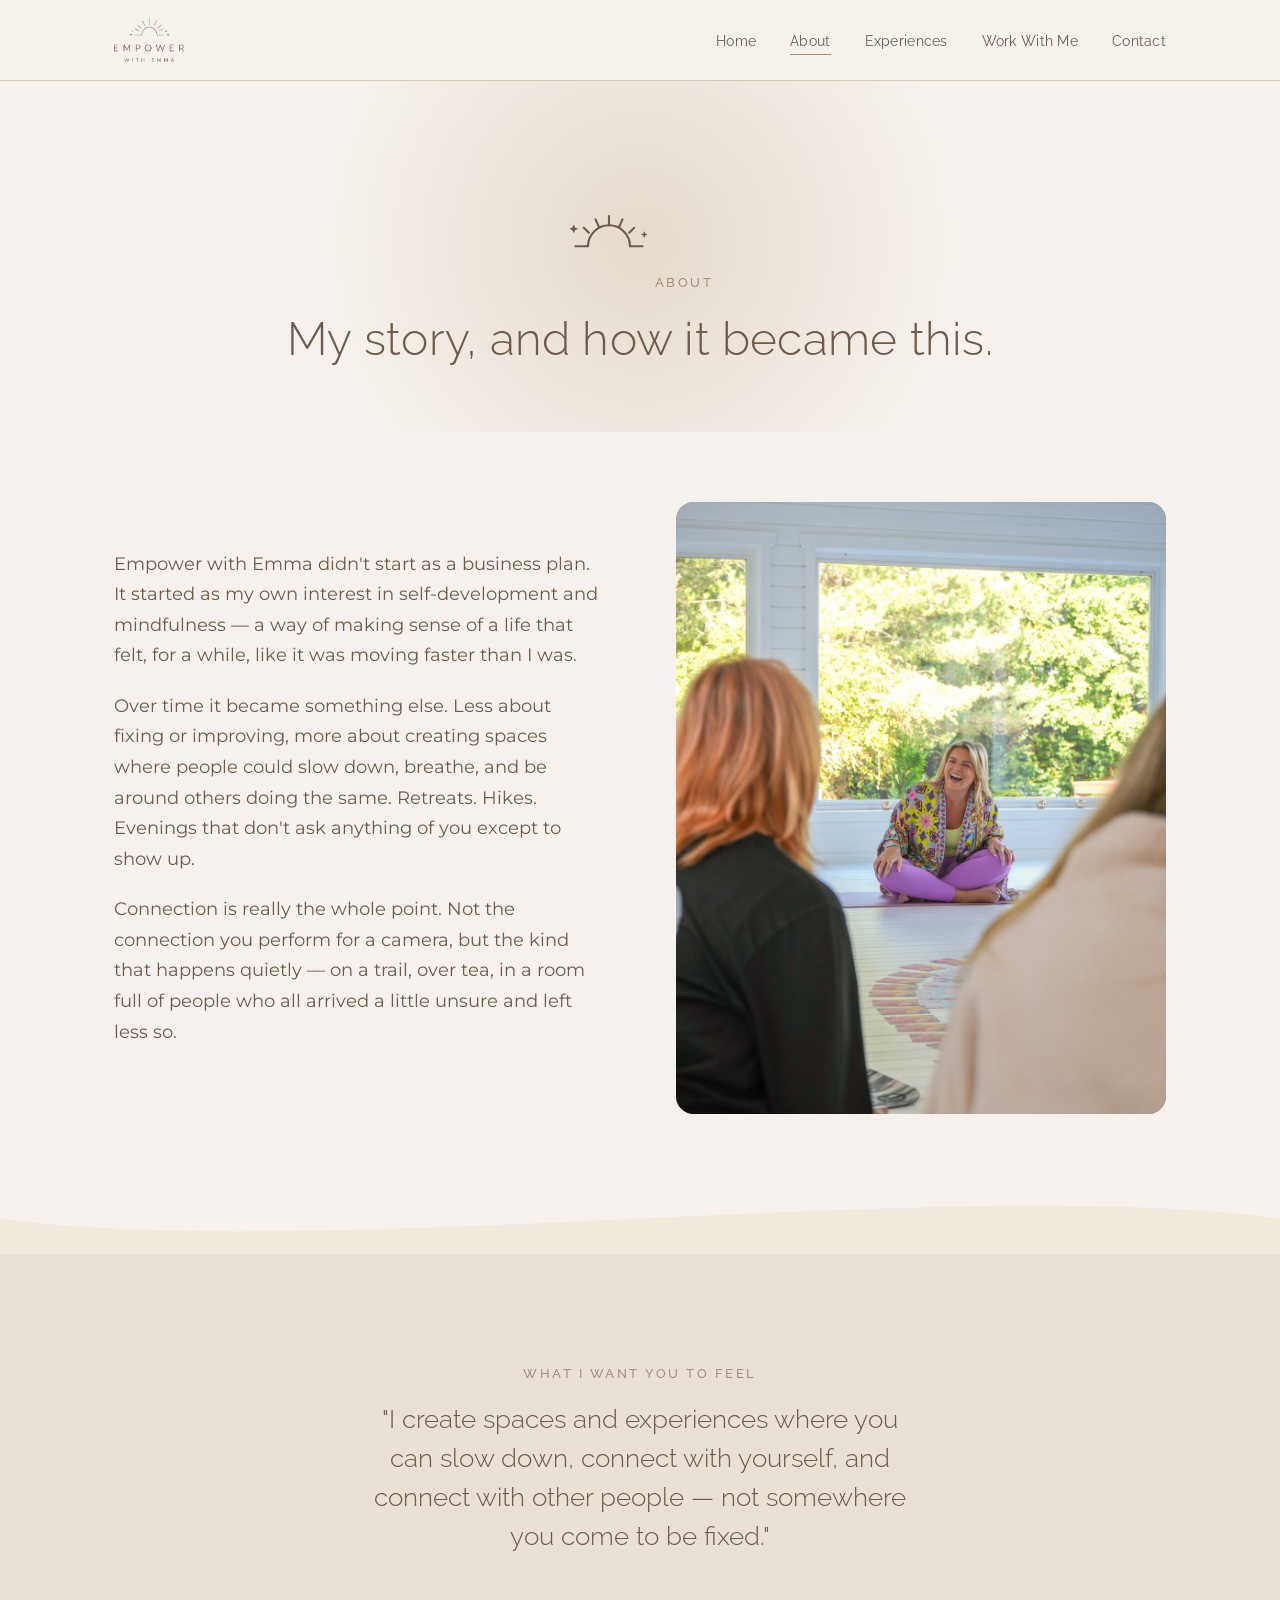
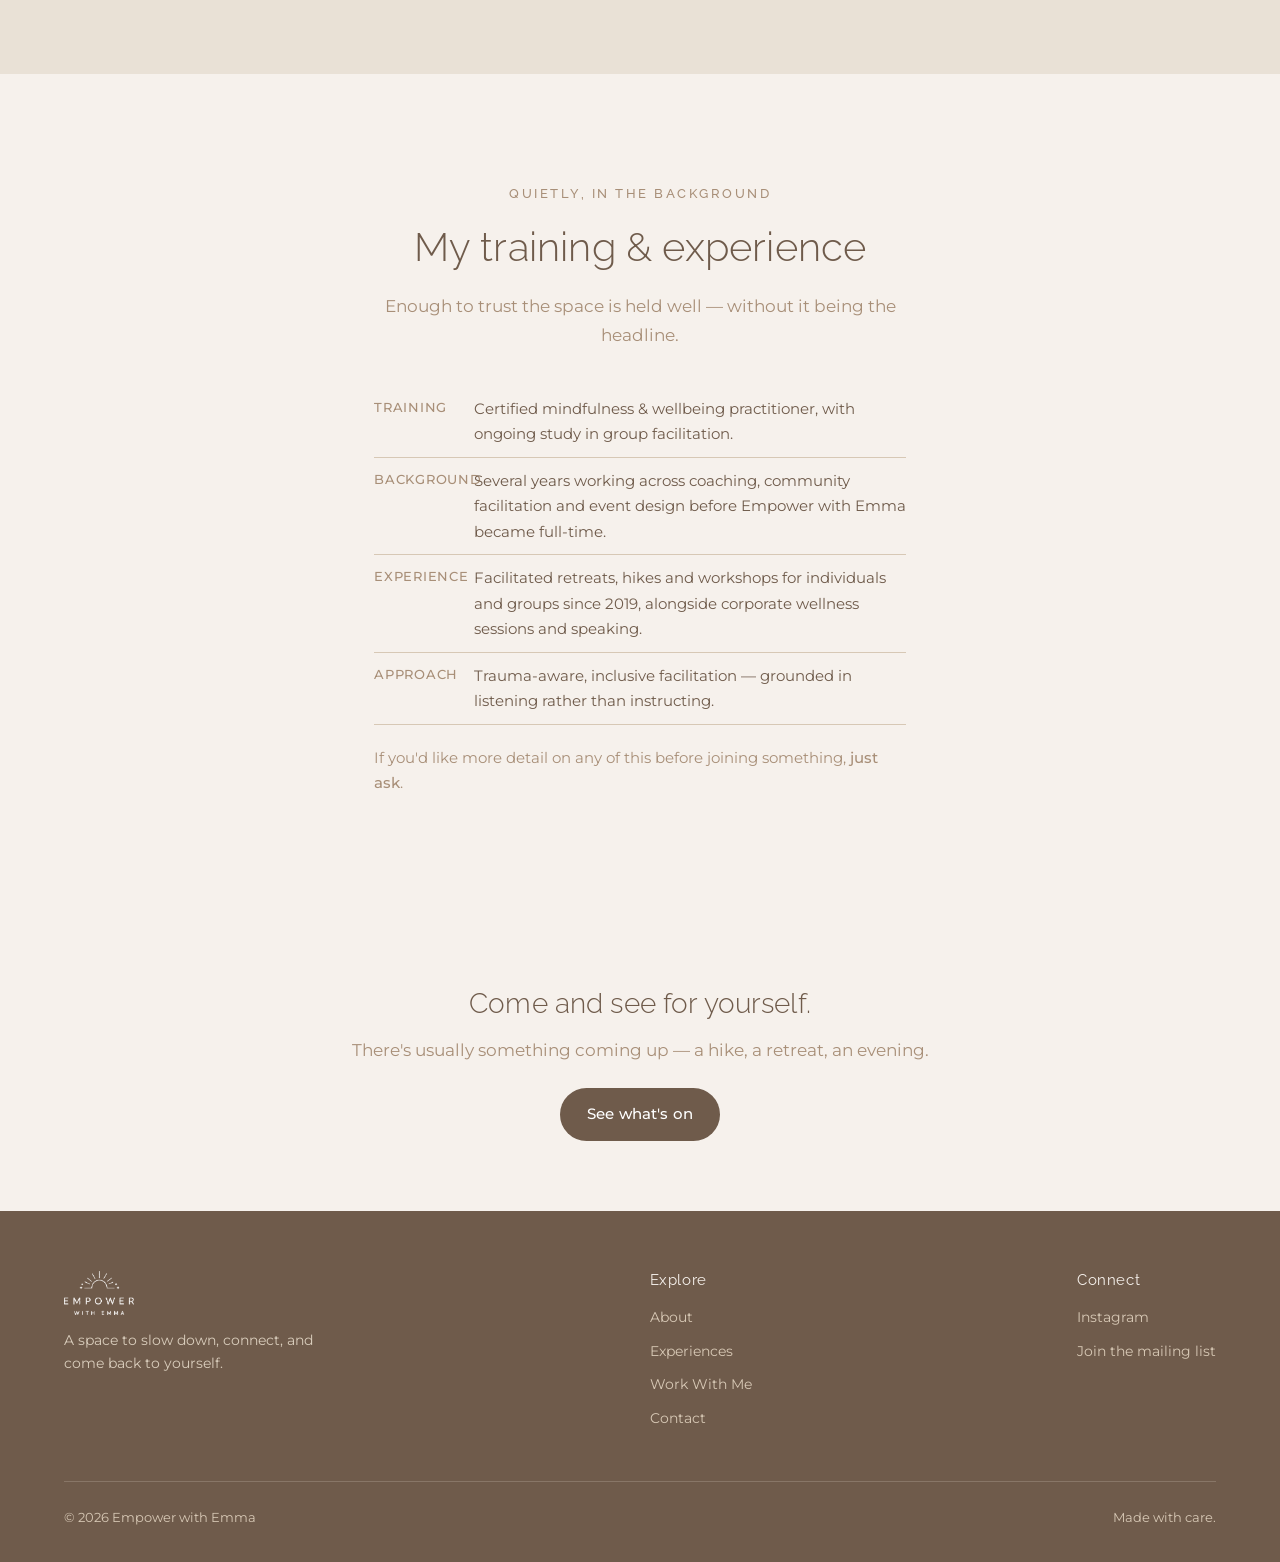
==== commit e4f3b82c: "Real logo, hero photo, EUR pricing, fix mobile menu" ====
--- a/about.html
+++ b/about.html
@@ -12,23 +12,7 @@
 <header class="site-header">
   <nav class="nav">
     <a href="index.html" class="logo">
-        <svg class="logo-icon" viewBox="0 0 100 60" aria-hidden="true">
-        <g stroke="currentColor" stroke-width="3" stroke-linecap="round" fill="none">
-          <path d="M25 42 A25 25 0 0 1 75 42" />
-          <line x1="25" y1="42" x2="10" y2="42" />
-          <line x1="75" y1="42" x2="90" y2="42" />
-          <line x1="50" y1="6" x2="50" y2="16" />
-          <line x1="34" y1="10" x2="38" y2="19" />
-          <line x1="66" y1="10" x2="62" y2="19" />
-          <line x1="20" y1="20" x2="26" y2="26" />
-          <line x1="80" y1="20" x2="74" y2="26" />
-        </g>
-        <g fill="currentColor">
-          <path d="M8 16 l1.6 3.6 3.6 1.6 -3.6 1.6 -1.6 3.6 -1.6 -3.6 -3.6 -1.6 3.6 -1.6 z" />
-          <path d="M92 24 l1.2 2.8 2.8 1.2 -2.8 1.2 -1.2 2.8 -1.2 -2.8 -2.8 -1.2 2.8 -1.2 z" />
-        </g>
-      </svg>
-        <span class="logo-text"><span class="line1">Empower</span><span class="line2">with Emma</span></span>
+        <img src="images/logo.png" alt="Empower with Emma" class="logo-img">
       </a>
     <button class="nav-toggle" aria-label="Toggle menu" aria-expanded="false">Menu</button>
     <ul class="nav-links">
@@ -130,23 +114,7 @@
   <div class="footer-inner">
     <div>
       <div class="logo logo-footer">
-        <svg class="logo-icon" viewBox="0 0 100 60" aria-hidden="true">
-        <g stroke="currentColor" stroke-width="3" stroke-linecap="round" fill="none">
-          <path d="M25 42 A25 25 0 0 1 75 42" />
-          <line x1="25" y1="42" x2="10" y2="42" />
-          <line x1="75" y1="42" x2="90" y2="42" />
-          <line x1="50" y1="6" x2="50" y2="16" />
-          <line x1="34" y1="10" x2="38" y2="19" />
-          <line x1="66" y1="10" x2="62" y2="19" />
-          <line x1="20" y1="20" x2="26" y2="26" />
-          <line x1="80" y1="20" x2="74" y2="26" />
-        </g>
-        <g fill="currentColor">
-          <path d="M8 16 l1.6 3.6 3.6 1.6 -3.6 1.6 -1.6 3.6 -1.6 -3.6 -3.6 -1.6 3.6 -1.6 z" />
-          <path d="M92 24 l1.2 2.8 2.8 1.2 -2.8 1.2 -1.2 2.8 -1.2 -2.8 -2.8 -1.2 2.8 -1.2 z" />
-        </g>
-      </svg>
-        <span class="logo-text"><span class="line1">Empower</span><span class="line2">with Emma</span></span>
+        <img src="images/logo.png" alt="Empower with Emma" class="logo-img">
       </div>
       <p style="color:#D9CDBC; font-size:14px; max-width:260px; margin-top:14px;">A space to slow down, connect, and come back to yourself.</p>
     </div>
--- a/styles.css
+++ b/styles.css
@@ -113,6 +113,14 @@
   height: auto;
   color: var(--brown);
   flex-shrink: 0;
+}
+.logo-img{
+  height: 44px;
+  width: auto;
+}
+.logo-footer .logo-img{
+  height: 44px;
+  filter: brightness(0) invert(1) opacity(0.9);
 }
 .logo-text{
   font-family: var(--sans);
@@ -188,21 +196,25 @@
 
 @media (max-width: 860px){
   .nav-links{
-    position: fixed; inset: 64px 0 0 0;
+    position: fixed; inset: 0 0 0 0;
     background: var(--cream);
     flex-direction: column;
     align-items: flex-start;
+    justify-content: center;
     padding: 30px var(--pad);
-    gap: 20px;
+    gap: 28px;
     transform: translateX(100%);
-    transition: transform .35s var(--ease);
+    transition: transform .3s var(--ease);
+    z-index: 150;
   }
   .nav-links.open{ transform: translateX(0); }
+  .nav-links a{ font-size: 22px; }
   .sub-menu{ position:static; opacity:1; visibility:visible; transform:none; box-shadow:none; border:none; padding-left:12px; display:none; }
   .has-sub.open .sub-menu{ display:block; }
   .nav-toggle{
     display:block; background:none; border:none; cursor:pointer;
     font-family: var(--sans); font-size: 14px; color: var(--brown);
+    position: relative; z-index: 160;
   }
 }
 
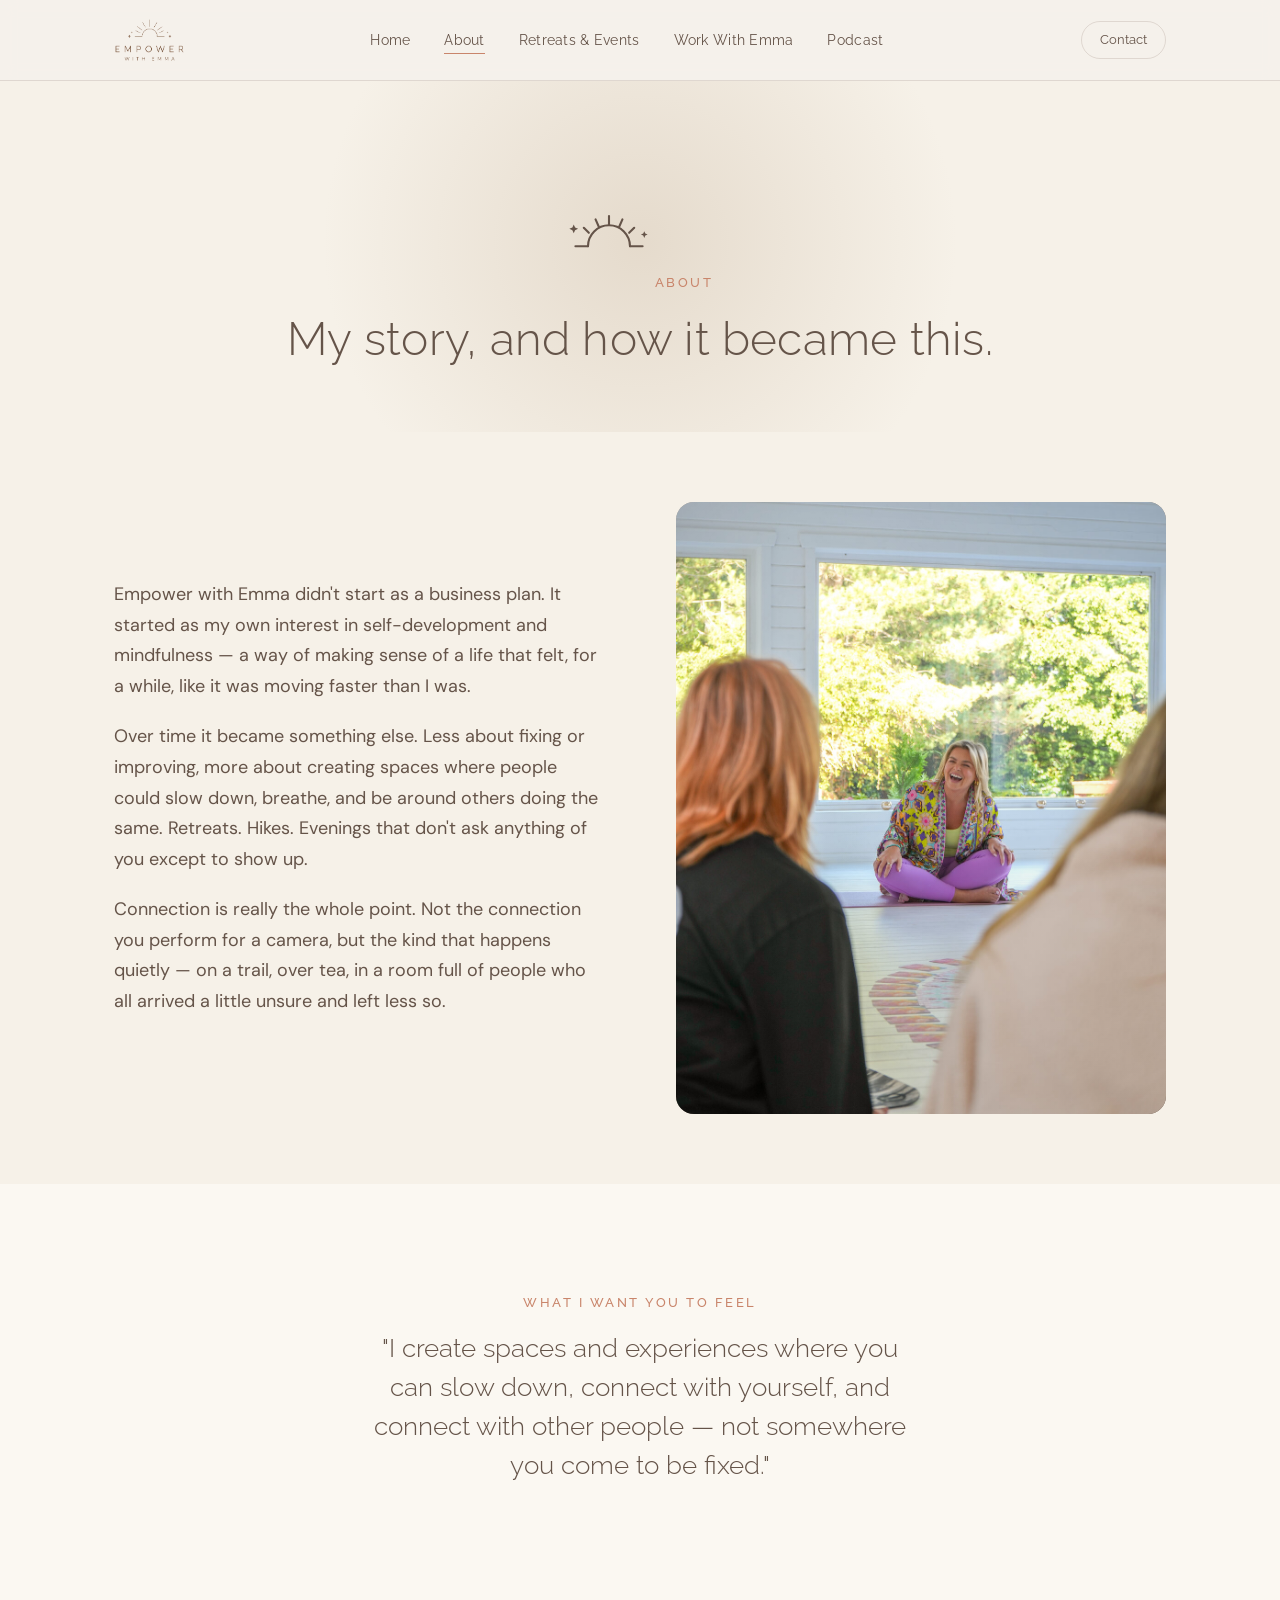
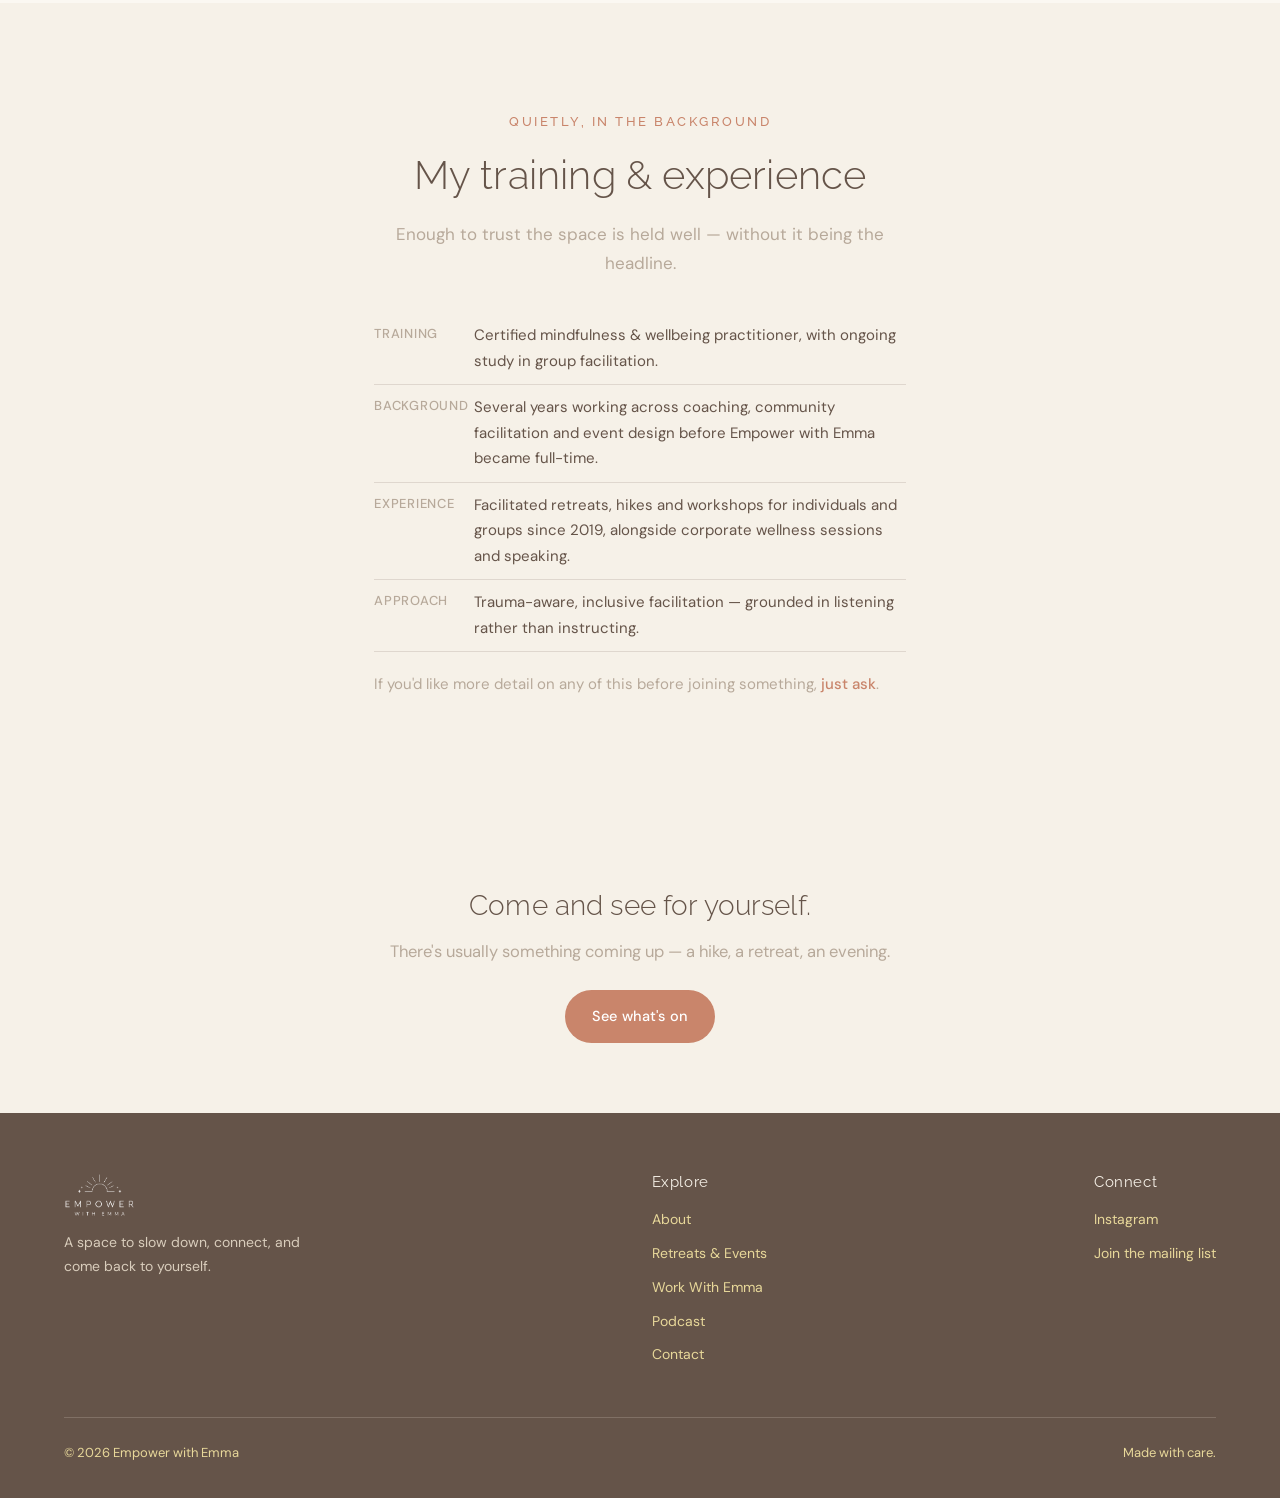
==== commit 86c53e60: "Revised brand handover: new nav, palette, homepage structure, podcast page" ====
--- a/about.html
+++ b/about.html
@@ -18,17 +18,12 @@
     <ul class="nav-links">
       <li><a href="index.html">Home</a></li>
       <li><a href="about.html" class="active">About</a></li>
-      <li class="has-sub">
-        <a href="experiences.html">Experiences</a>
-        <div class="sub-menu">
-          <a href="experiences.html#retreats">Retreats</a>
-          <a href="experiences.html#hikes">Hikes</a>
-          <a href="experiences.html#events">Events &amp; Workshops</a>
-        </div>
-      </li>
-      <li><a href="work-with-me.html">Work With Me</a></li>
-      <li><a href="contact.html">Contact</a></li>
+      <li><a href="retreats-events.html">Retreats &amp; Events</a></li>
+      <li><a href="work-with-emma.html">Work With Emma</a></li>
+      <li><a href="podcast.html">Podcast</a></li>
+      <li class="nav-contact-item"><a href="contact.html">Contact</a></li>
     </ul>
+    <a href="contact.html" class="nav-contact">Contact</a>
   </nav>
 </header>
 
@@ -71,10 +66,6 @@
   </div>
 </section>
 
-<div class="arc-divider" aria-hidden="true">
-  <svg viewBox="0 0 1440 80" preserveAspectRatio="none"><path d="M0,40 C360,90 1080,-10 1440,40 L1440,80 L0,80 Z" fill="#F1E9D9"></path></svg>
-</div>
-
 <!-- WHAT I WANT PEOPLE TO EXPERIENCE -->
 <section class="section-oat">
   <div class="container narrow center">
@@ -97,7 +88,7 @@
       <li><strong>Experience</strong> Facilitated retreats, hikes and workshops for individuals and groups since 2019, alongside corporate wellness sessions and speaking.</li>
       <li><strong>Approach</strong> Trauma-aware, inclusive facilitation — grounded in listening rather than instructing.</li>
     </ul>
-    <p style="color:var(--taupe); font-size:15px;">If you'd like more detail on any of this before joining something, <a href="contact.html" style="color:var(--terracotta); font-weight:500;">just ask</a>.</p>
+    <p style="color:var(--taupe); font-size:15px;">If you'd like more detail on any of this before joining something, <a href="contact.html" style="color:var(--clay); font-weight:500;">just ask</a>.</p>
   </div>
 </section>
 
@@ -106,7 +97,7 @@
   <div class="container">
     <h2 style="font-size:28px;">Come and see for yourself.</h2>
     <p style="color:var(--taupe); margin-bottom:24px;">There's usually something coming up — a hike, a retreat, an evening.</p>
-    <a href="experiences.html" class="btn btn-primary">See what's on</a>
+    <a href="retreats-events.html" class="btn btn-primary">See what's on</a>
   </div>
 </section>
 
@@ -121,8 +112,9 @@
     <div>
       <h4>Explore</h4>
       <a href="about.html">About</a>
-      <a href="experiences.html">Experiences</a>
-      <a href="work-with-me.html">Work With Me</a>
+      <a href="retreats-events.html">Retreats &amp; Events</a>
+      <a href="work-with-emma.html">Work With Emma</a>
+      <a href="podcast.html">Podcast</a>
       <a href="contact.html">Contact</a>
     </div>
     <div>
--- a/styles.css
+++ b/styles.css
@@ -5,19 +5,21 @@
    Montserrat Regular body. No script font in the real mark.
    ========================================================= */
 
-@import url('https://fonts.googleapis.com/css2?family=Raleway:wght@300;400;500&family=Montserrat:wght@400;500;600&display=swap');
+@import url('https://fonts.googleapis.com/css2?family=Raleway:wght@300;400;500&family=DM+Sans:wght@400;500;600&display=swap');
 
 :root{
-  --cream:      #F6F1EC;   /* main background — brand colour 1 */
-  --oat:        #E9E1D6;   /* card / section background — brand colour 2 */
-  --oat-deep:   #D7C8B5;   /* borders, tan accent — brand colour 3 */
-  --taupe:      #A88F78;   /* accent — links, tags, icons — brand colour 4 */
-  --brown:      #6F5B4B;   /* headings, buttons, ink — brand colour 5 */
-  --brown-deep: #5A483B;   /* hover state for brown */
+  --cream:      #F6F1E8;   /* Warm Cream */
+  --oat:        #FBF8F2;   /* Milky Ivory */
+  --oat-deep:   #E8D89A;   /* Soft Butter — sparing accent */
+  --clay:       #C9856B;   /* Dusty Clay — sparing accent */
+  --taupe:      #B7A99A;   /* Warm Taupe */
+  --brown:      #655449;   /* Soft Cocoa Brown — text, buttons */
+  --brown-deep: #52443A;   /* hover state for brown */
+  --border:     rgba(101,84,73,0.16); /* soft hairline, derived from cocoa brown */
   --white:      #FFFFFF;
 
-  --sans:   'Raleway', -apple-system, BlinkMacSystemFont, sans-serif;    /* headers / logo — Light */
-  --body:   'Montserrat', -apple-system, BlinkMacSystemFont, sans-serif; /* body — Regular */
+  --sans:   'Raleway', -apple-system, BlinkMacSystemFont, sans-serif; /* headers / logo — Light */
+  --body:   'DM Sans', -apple-system, BlinkMacSystemFont, sans-serif; /* body copy */
 
   --max: 1180px;
   --pad: clamp(20px, 5vw, 64px);
@@ -58,7 +60,7 @@
   font-size: 12.5px;
   letter-spacing: 0.2em;
   text-transform: uppercase;
-  color: var(--taupe);
+  color: var(--clay);
   font-weight: 500;
   margin-bottom: 16px;
   display: inline-block;
@@ -77,7 +79,7 @@
 
 /* ---------- focus & motion ---------- */
 a:focus-visible, button:focus-visible, .btn:focus-visible{
-  outline: 2px solid var(--taupe);
+  outline: 2px solid var(--clay);
   outline-offset: 3px;
   border-radius: 4px;
 }
@@ -92,7 +94,7 @@
   z-index: 100;
   background: rgba(246,241,236,0.9);
   backdrop-filter: blur(8px);
-  border-bottom: 1px solid var(--oat-deep);
+  border-bottom: 1px solid var(--border);
 }
 .nav{
   display:flex;
@@ -164,7 +166,7 @@
   position:absolute;
   left:0; right:0; bottom:-2px;
   height:1px;
-  background: var(--taupe);
+  background: var(--clay);
   transform: scaleX(0);
   transform-origin: left;
   transition: transform .3s var(--ease);
@@ -176,7 +178,7 @@
   position:absolute;
   top: 28px; left: -14px;
   background: var(--cream);
-  border: 1px solid var(--oat-deep);
+  border: 1px solid var(--border);
   border-radius: 10px;
   padding: 10px;
   min-width: 180px;
@@ -193,6 +195,31 @@
 .sub-menu a::after{ display:none; }
 
 .nav-toggle{ display:none; }
+
+.nav-contact{
+  font-family: var(--sans);
+  font-size: 13px;
+  color: var(--brown);
+  border: 1px solid var(--border);
+  border-radius: 100px;
+  padding: 7px 18px;
+  margin-left: 12px;
+}
+.nav-contact:hover{ border-color: var(--clay); color: var(--clay); }
+
+.nav-contact-item{ display:none; }
+
+@media (max-width: 860px){
+  .nav-contact{ display:none; }
+  .nav-contact-item{
+    display:block;
+    margin-top: 10px;
+    padding-top: 24px;
+    border-top: 1px solid var(--border);
+    width: 100%;
+  }
+  .nav-contact-item a{ font-size: 16px !important; color: var(--taupe); }
+}
 
 @media (max-width: 860px){
   .nav-links{
@@ -233,16 +260,16 @@
   transition: all .25s var(--ease);
 }
 .btn-primary{
-  background: var(--brown);
+  background: var(--clay);
   color: var(--white);
 }
-.btn-primary:hover{ background: var(--brown-deep); transform: translateY(-1px); }
+.btn-primary:hover{ background: #B06E56; transform: translateY(-1px); }
 .btn-ghost{
   background: transparent;
-  border-color: var(--oat-deep);
-  color: var(--brown);
-}
-.btn-ghost:hover{ border-color: var(--taupe); color: var(--taupe); }
+  border-color: var(--border);
+  color: var(--brown);
+}
+.btn-ghost:hover{ border-color: var(--clay); color: var(--clay); }
 
 /* ---------- hero / breathing signature ---------- */
 .hero{
@@ -250,6 +277,23 @@
   padding: 130px var(--pad) 100px;
   overflow: hidden;
   text-align: center;
+}
+.hero-photo{
+  position: absolute;
+  inset: 0;
+  z-index: 0;
+}
+.hero-photo img{
+  width: 100%;
+  height: 100%;
+  object-fit: cover;
+  opacity: 0.5;
+}
+.hero-photo::after{
+  content:'';
+  position:absolute;
+  inset:0;
+  background: linear-gradient(180deg, rgba(246,241,236,0.5) 0%, rgba(246,241,236,0.88) 60%, rgba(246,241,236,1) 100%);
 }
 .breath{
   position:absolute;
@@ -376,7 +420,7 @@
   background: var(--cream);
   border-radius: 20px;
   overflow: hidden;
-  border: 1px solid var(--oat-deep);
+  border: 1px solid var(--border);
   transition: transform .3s var(--ease), box-shadow .3s var(--ease);
 }
 .card:hover{ transform: translateY(-4px); box-shadow: 0 20px 40px rgba(111,91,75,0.1); }
@@ -387,7 +431,7 @@
 }
 .card h3{ font-size: 21px; margin-bottom: 6px; font-weight: 400; }
 .card .meta{ color: var(--taupe); font-size: 14px; margin-bottom: 12px; font-family: var(--body); }
-.card a.card-link{ color: var(--taupe); font-size: 14px; font-weight:500; }
+.card a.card-link{ color: var(--clay); font-size: 14px; font-weight:500; }
 
 /* ---------- quote / testimonial ---------- */
 .quote{
@@ -406,7 +450,7 @@
 @media (max-width:860px){ .testi-grid{ grid-template-columns:1fr; } }
 .testi{
   background: var(--cream);
-  border: 1px solid var(--oat-deep);
+  border: 1px solid var(--border);
   border-radius: 16px;
   padding: 26px;
 }
@@ -456,14 +500,14 @@
   font-size: 13px;
   font-family: var(--body);
   margin: 4px 6px 4px 0;
-  border: 1px solid var(--oat-deep);
+  border: 1px solid var(--border);
 }
 
 .detail-list{ list-style:none; padding:0; margin: 0 0 20px 0; }
 .detail-list li{
   display:flex; gap:10px;
   padding: 10px 0;
-  border-bottom: 1px solid var(--oat-deep);
+  border-bottom: 1px solid var(--border);
   font-size: 15px;
   font-family: var(--body);
 }
@@ -474,4 +518,4 @@
   color: var(--taupe); font-size:13px; letter-spacing:0.08em; text-transform:uppercase; margin-bottom: 30px;
   font-family: var(--sans);
 }
-.split-strip::before, .split-strip::after{ content:''; flex:1; height:1px; background: var(--oat-deep); }
+.split-strip::before, .split-strip::after{ content:''; flex:1; height:1px; background: var(--border); }
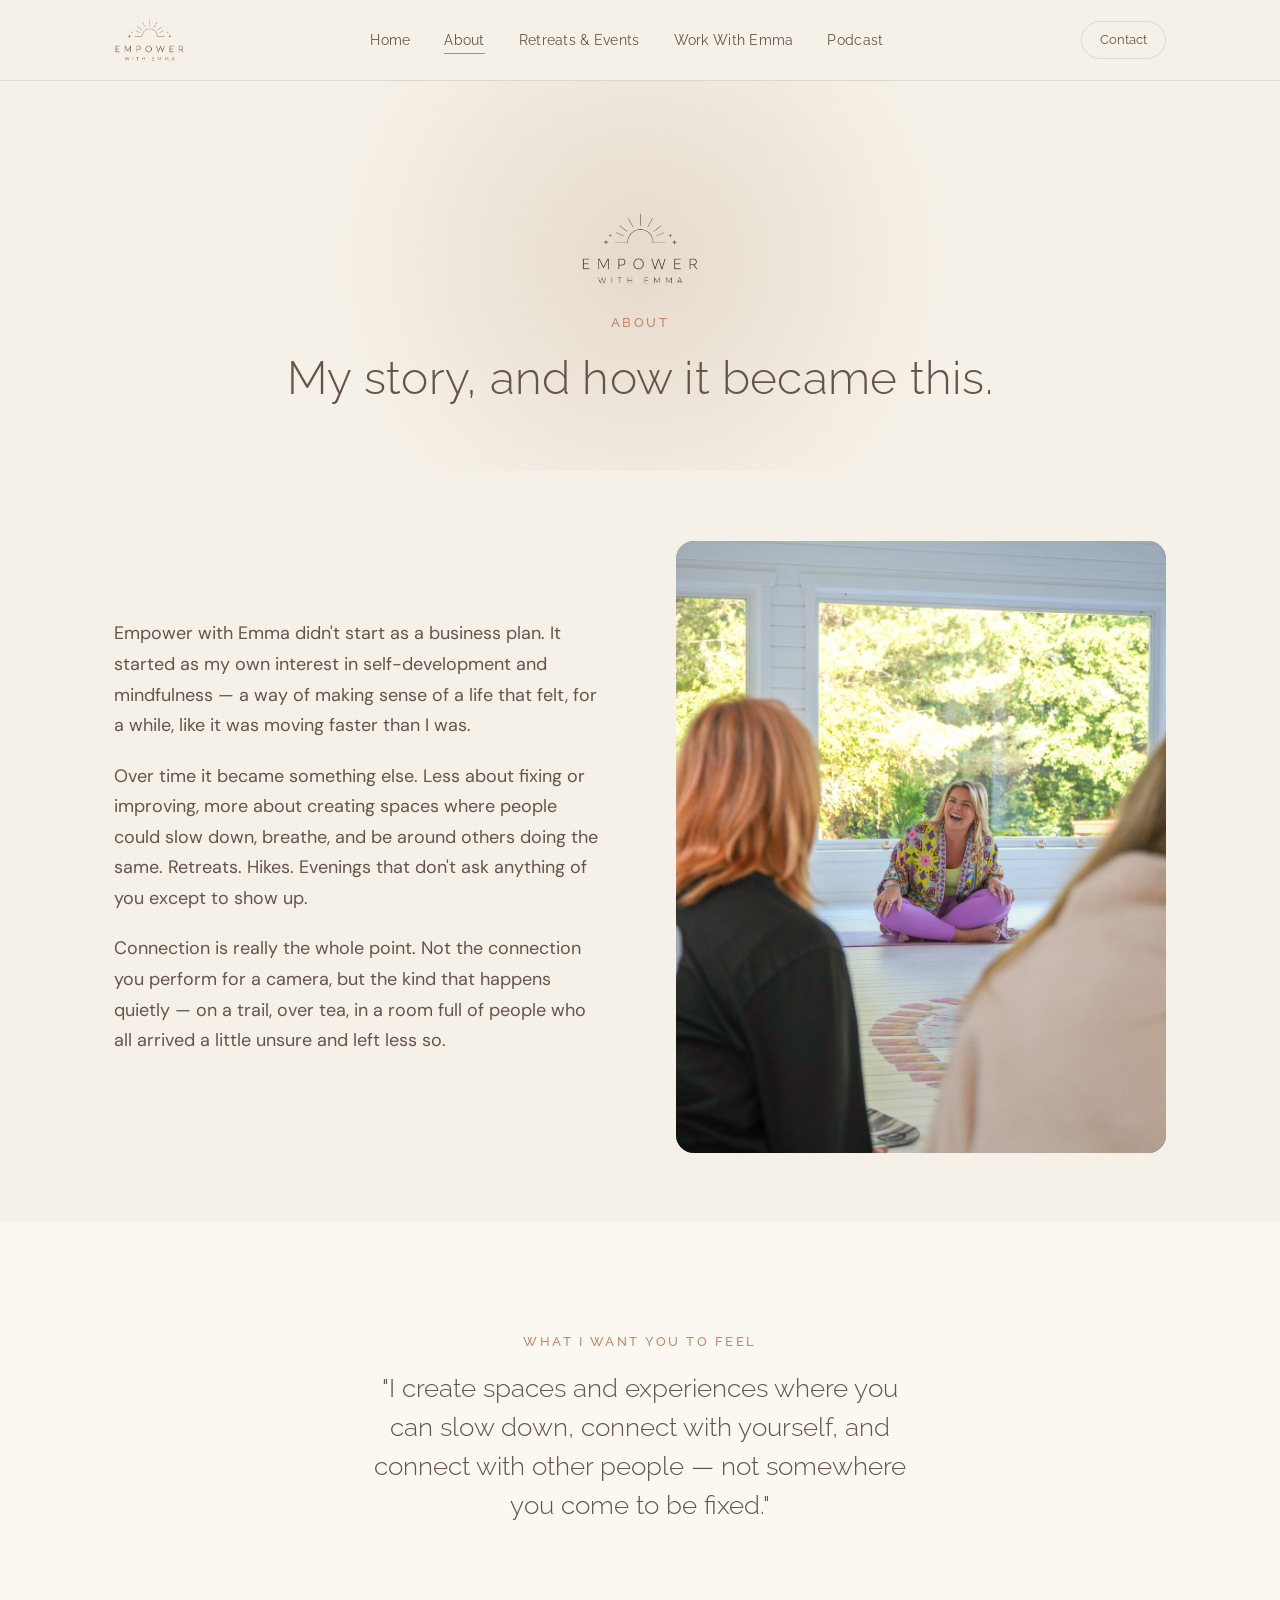
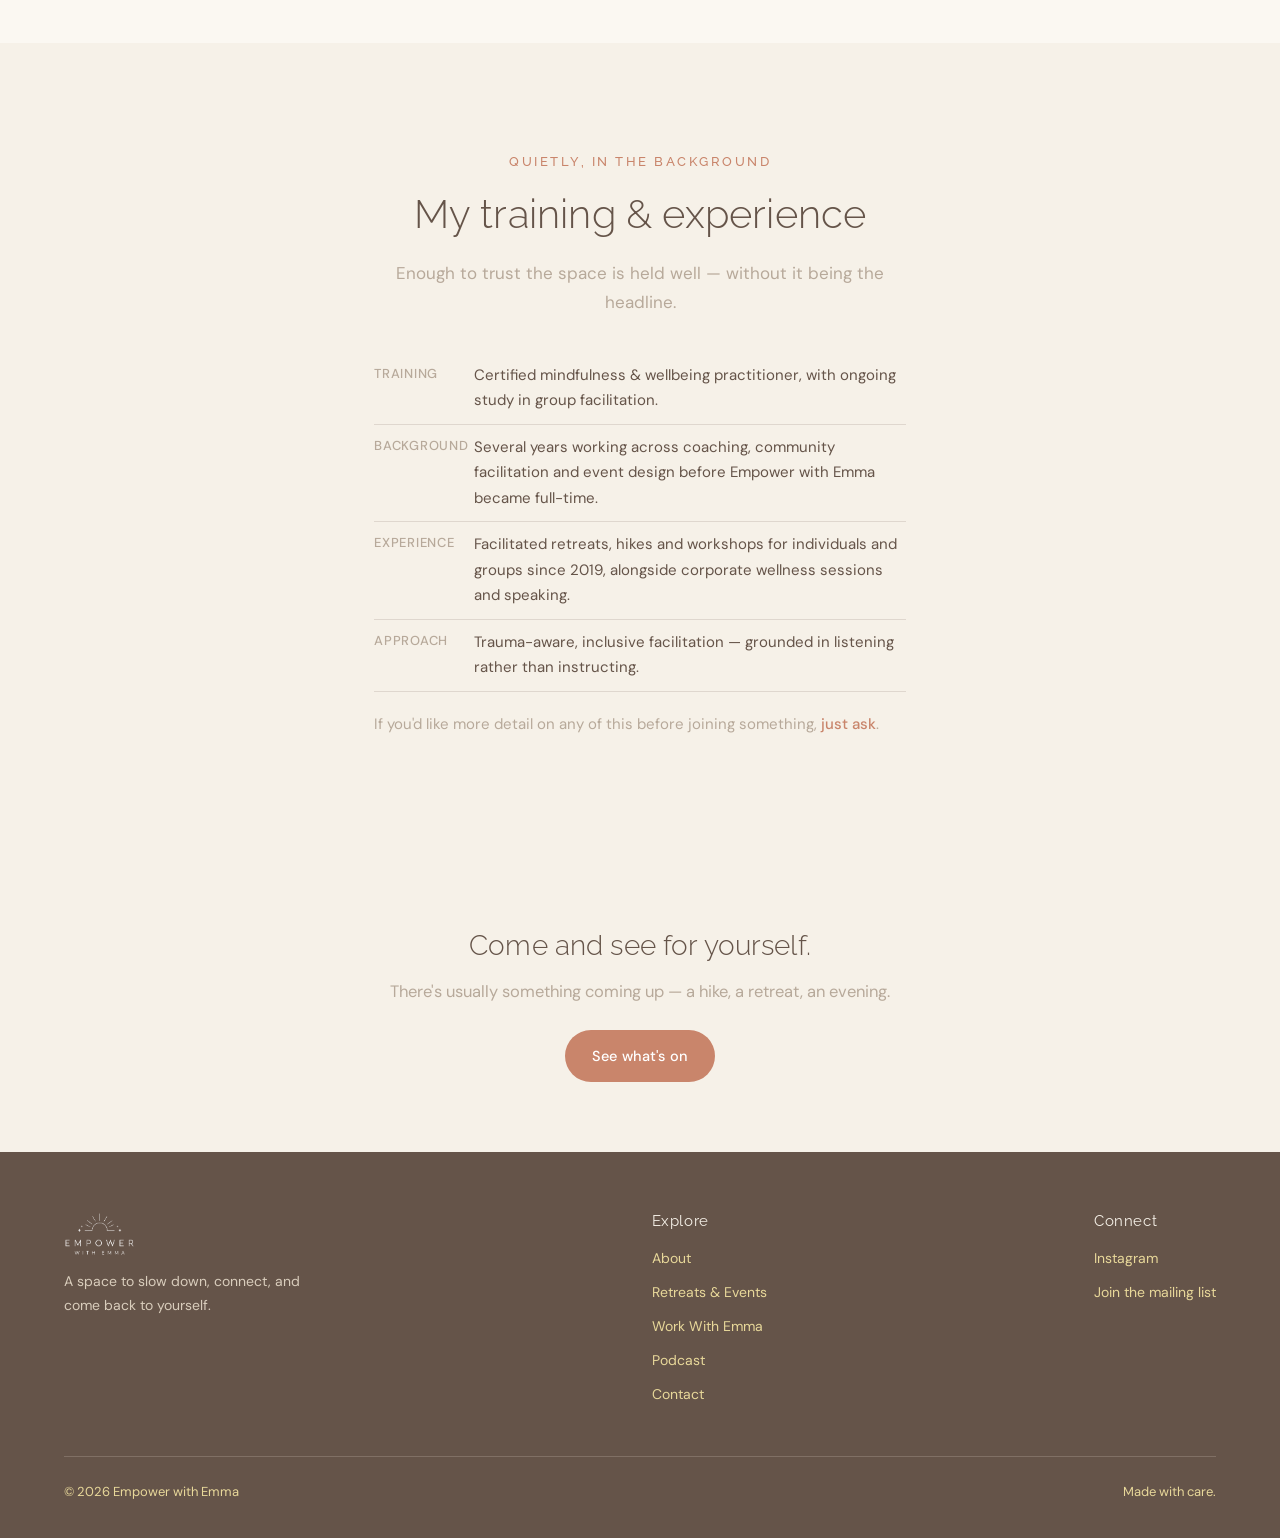
==== commit c458cf1a: "Fix logo and Elevate Fit Fest photo across all pages" ====
--- a/about.html
+++ b/about.html
@@ -30,23 +30,7 @@
 <section class="hero" style="padding-bottom:40px;">
   <div class="breath" aria-hidden="true"></div>
   <div class="hero-inner">
-    <svg class="hero-mark" viewBox="0 0 100 60" aria-hidden="true">
-      <g stroke="currentColor" stroke-width="2.5" stroke-linecap="round" fill="none">
-        <path d="M25 42 A25 25 0 0 1 75 42" />
-        <line x1="25" y1="42" x2="10" y2="42" />
-        <line x1="75" y1="42" x2="90" y2="42" />
-        <line x1="50" y1="6" x2="50" y2="16" />
-        <line x1="34" y1="10" x2="38" y2="19" />
-        <line x1="66" y1="10" x2="62" y2="19" />
-        <line x1="20" y1="20" x2="26" y2="26" />
-        <line x1="80" y1="20" x2="74" y2="26" />
-      </g>
-      <g fill="currentColor">
-        <path d="M8 16 l1.6 3.6 3.6 1.6 -3.6 1.6 -1.6 3.6 -1.6 -3.6 -3.6 -1.6 3.6 -1.6 z" />
-        <path d="M92 24 l1.2 2.8 2.8 1.2 -2.8 1.2 -1.2 2.8 -1.2 -2.8 -2.8 -1.2 2.8 -1.2 z" />
-      </g>
-    </svg>
-    
+    <img src="images/logo.png" alt="Empower with Emma" style="width:120px; height:auto; margin:0 auto 22px; display:block;">
     <span class="eyebrow">About</span>
     <h1 style="font-size:clamp(30px,4.6vw,46px);">My story, and how it became this.</h1>
   </div>
--- a/styles.css
+++ b/styles.css
@@ -92,8 +92,7 @@
   position: sticky;
   top: 0;
   z-index: 100;
-  background: rgba(246,241,236,0.9);
-  backdrop-filter: blur(8px);
+  background: var(--cream);
   border-bottom: 1px solid var(--border);
 }
 .nav{
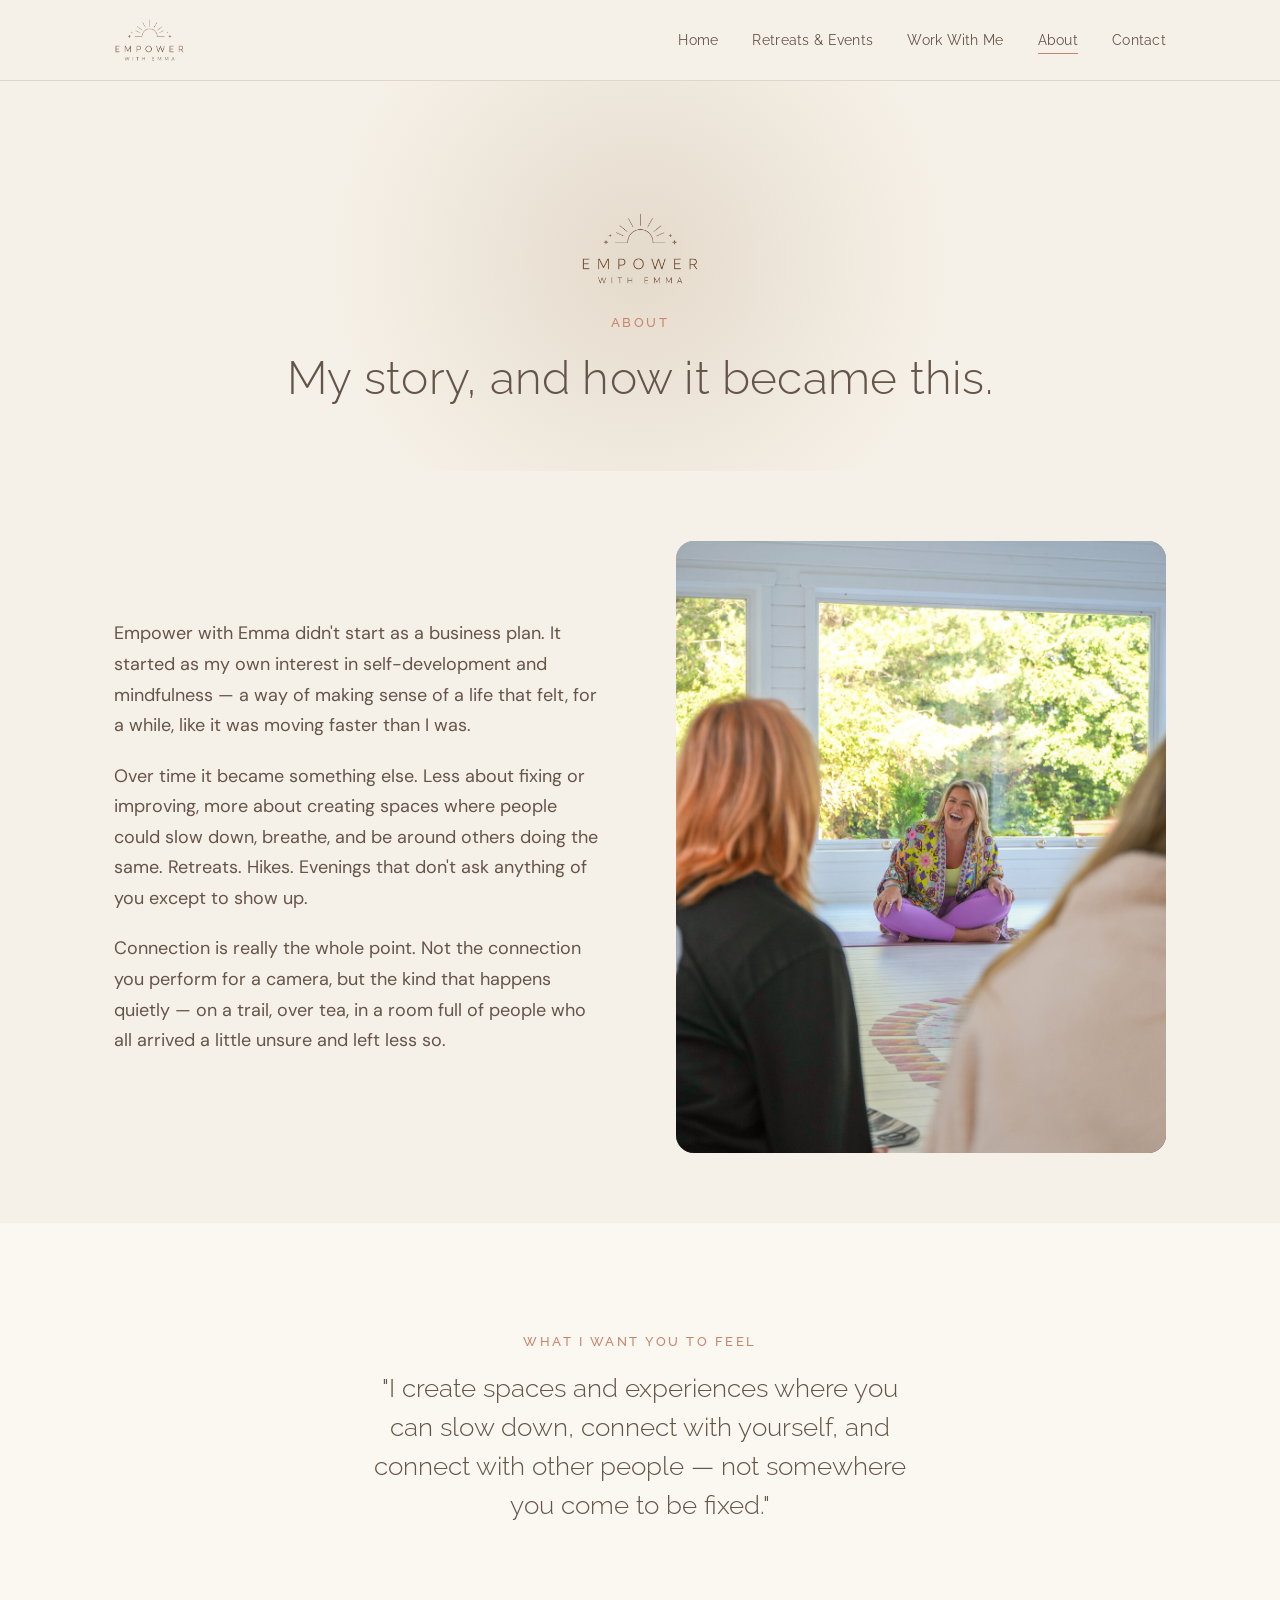
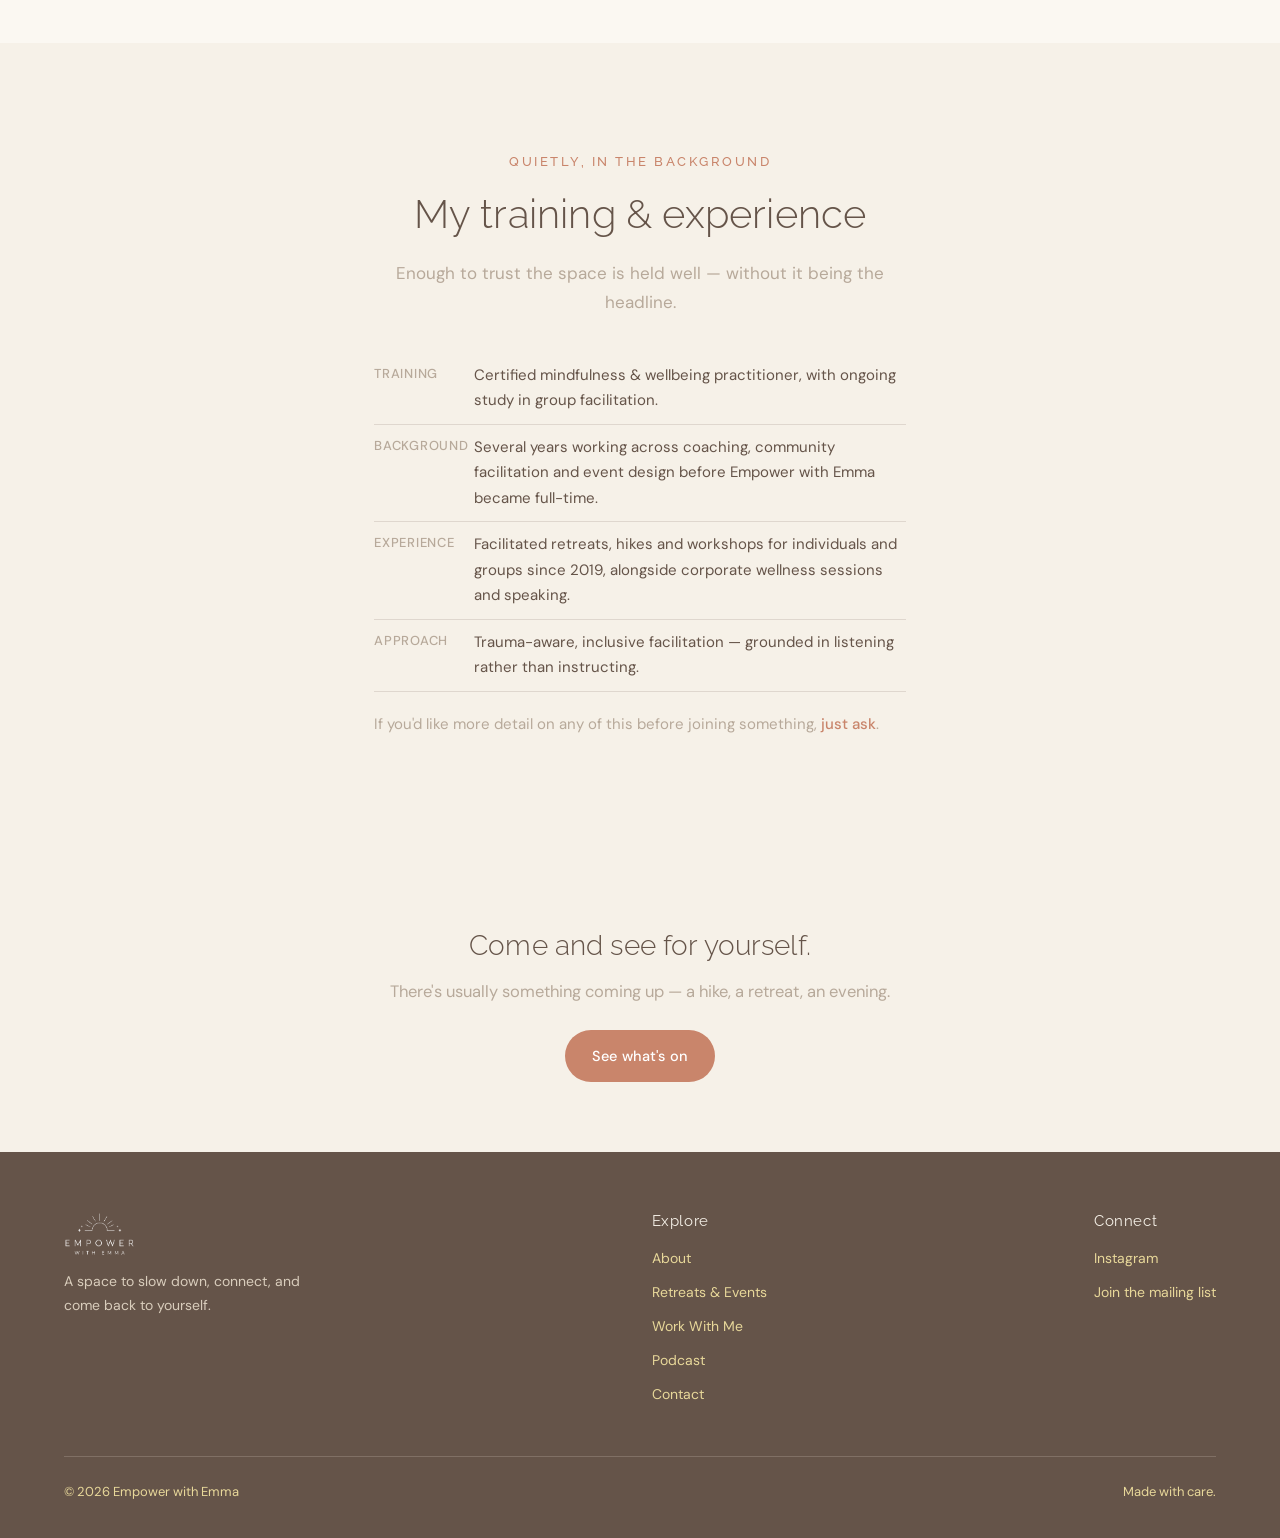
==== commit 6bf59551: "Revise navigation, rebuild Work With Me as 1:1 Coaching page, add testimonials" ====
--- a/about.html
+++ b/about.html
@@ -17,13 +17,16 @@
     <button class="nav-toggle" aria-label="Toggle menu" aria-expanded="false">Menu</button>
     <ul class="nav-links">
       <li><a href="index.html">Home</a></li>
+      <li><a href="retreats-events.html">Retreats &amp; Events</a></li>
+      <li class="has-sub">
+        <a href="work-with-me.html">Work With Me</a>
+        <div class="sub-menu">
+          <a href="work-with-me.html">1:1 Coaching</a>
+        </div>
+      </li>
       <li><a href="about.html" class="active">About</a></li>
-      <li><a href="retreats-events.html">Retreats &amp; Events</a></li>
-      <li><a href="work-with-emma.html">Work With Emma</a></li>
-      <li><a href="podcast.html">Podcast</a></li>
-      <li class="nav-contact-item"><a href="contact.html">Contact</a></li>
+      <li><a href="contact.html">Contact</a></li>
     </ul>
-    <a href="contact.html" class="nav-contact">Contact</a>
   </nav>
 </header>
 
@@ -97,7 +100,7 @@
       <h4>Explore</h4>
       <a href="about.html">About</a>
       <a href="retreats-events.html">Retreats &amp; Events</a>
-      <a href="work-with-emma.html">Work With Emma</a>
+      <a href="work-with-me.html">Work With Me</a>
       <a href="podcast.html">Podcast</a>
       <a href="contact.html">Contact</a>
     </div>
--- a/styles.css
+++ b/styles.css
@@ -194,31 +194,6 @@
 .sub-menu a::after{ display:none; }
 
 .nav-toggle{ display:none; }
-
-.nav-contact{
-  font-family: var(--sans);
-  font-size: 13px;
-  color: var(--brown);
-  border: 1px solid var(--border);
-  border-radius: 100px;
-  padding: 7px 18px;
-  margin-left: 12px;
-}
-.nav-contact:hover{ border-color: var(--clay); color: var(--clay); }
-
-.nav-contact-item{ display:none; }
-
-@media (max-width: 860px){
-  .nav-contact{ display:none; }
-  .nav-contact-item{
-    display:block;
-    margin-top: 10px;
-    padding-top: 24px;
-    border-top: 1px solid var(--border);
-    width: 100%;
-  }
-  .nav-contact-item a{ font-size: 16px !important; color: var(--taupe); }
-}
 
 @media (max-width: 860px){
   .nav-links{
